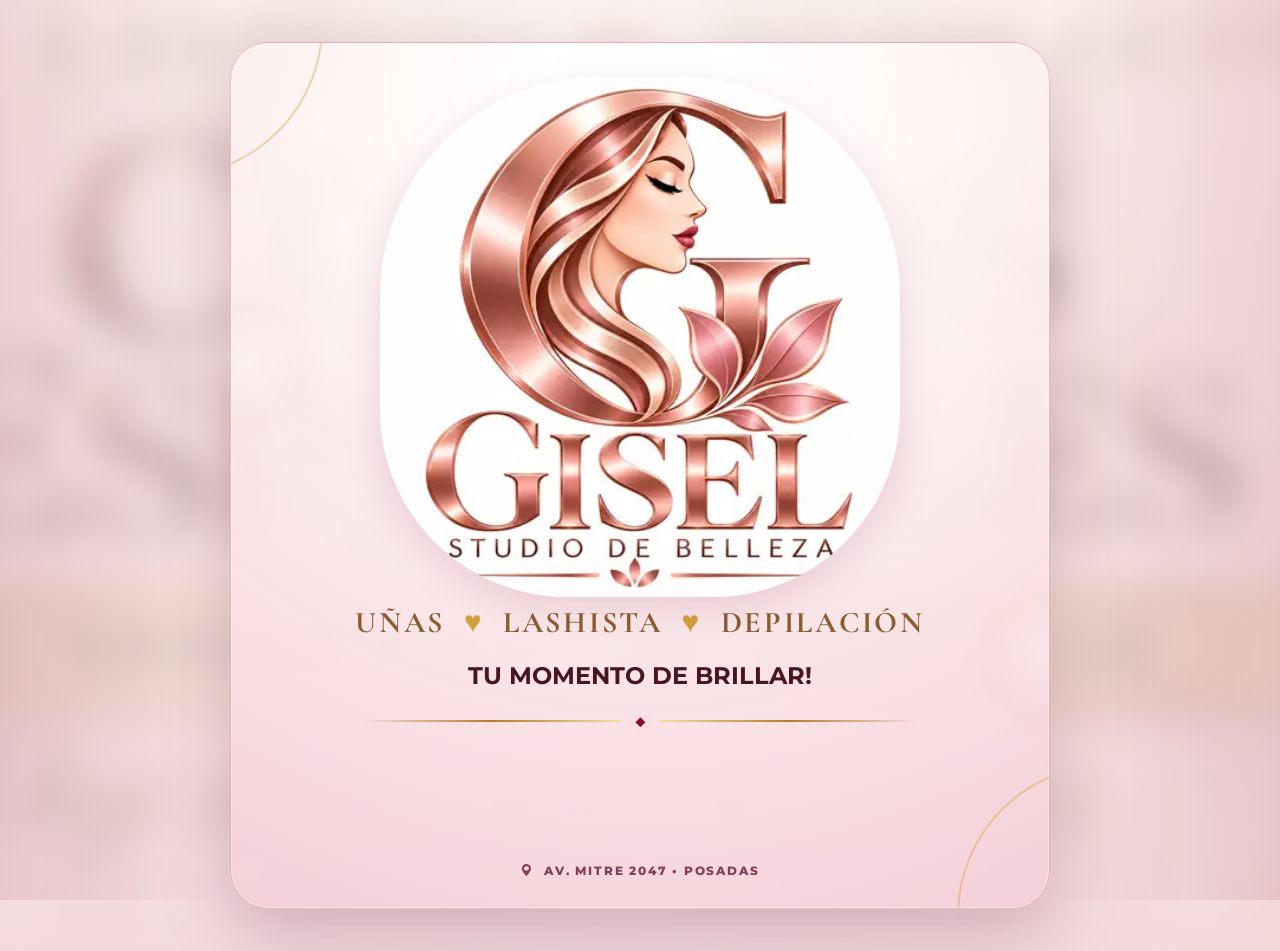
==== index.html @ 9485bbe4 "Implementar home final aprobado estilo flyer" ====
<!doctype html>
<html lang="es">
<head>
  <meta charset="utf-8" />
  <meta name="viewport" content="width=device-width, initial-scale=1" />
  <meta name="theme-color" content="#850D32" />
  <meta name="description" content="Gisel Studio de Belleza — uñas, lashista, depilación, catálogo y combos especiales." />
  <title>Gisel Studio de Belleza</title>
  <link rel="preconnect" href="https://fonts.googleapis.com">
  <link rel="preconnect" href="https://fonts.gstatic.com" crossorigin>
  <link href="https://fonts.googleapis.com/css2?family=Allura&family=Cormorant+Garamond:wght@600;700&family=Montserrat:wght@500;600;700;800&display=swap" rel="stylesheet">
  <link rel="stylesheet" href="https://cdn.jsdelivr.net/npm/bootstrap-icons@1.11.3/font/bootstrap-icons.min.css">
  <link id="site-favicon" rel="icon" href="assets/favicon-final.png" />
  <link rel="stylesheet" href="styles.css?v=20261029-home-final-v1" />
</head>
<body data-page="home" data-base=".">
  <!-- build: home-final-v1-20261029 -->
  <main class="home-shell">
    <div class="ornament ornament--left" aria-hidden="true"></div>
    <div class="ornament ornament--right" aria-hidden="true"></div>

    <section class="home-hero" aria-label="Gisel Studio de Belleza">
      <div class="logo-stage">
        <img id="home-logo" src="assets/logo-principal-final.webp" alt="Gisel Studio de Belleza" />
      </div>

      <p class="service-line">UÑAS <span>♥</span> LASHISTA <span>♥</span> DEPILACIÓN</p>
      <h1 class="hero-title">TU MOMENTO DE BRILLAR!</h1>
      <div class="brand-divider" aria-hidden="true"><span></span><b>◆</b><span></span></div>

      <nav id="socials" class="socials" aria-label="Redes sociales"></nav>
    </section>

    <section id="home-actions" class="actions" aria-label="Enlaces principales"></section>

    <footer class="home-footer">
      <span class="footer-line"></span>
      <i class="bi bi-geo-alt-fill" aria-hidden="true"></i>
      <strong>Av. Mitre 2047 • Posadas</strong>
      <span class="footer-line"></span>
    </footer>
  </main>

  <script src="assets/site.js?v=20261029-home-final-v1"></script>
</body>
</html>
---- styles.css ----
:root{
  --rose:#c77b69;
  --blush:#f4c4cf;
  --pearl:#fff8f6;
  --burgundy:#850d32;
  --fuchsia:#c51c56;
  --gold:#d3a03c;
  --copper:#e5a476;
  --wine:#481523;
  --shadow:0 26px 70px rgba(91,0,42,.22);
}
*{box-sizing:border-box}
html{scroll-behavior:smooth}
body{
  margin:0;
  min-height:100vh;
  color:var(--wine);
  font-family:"Montserrat",Arial,sans-serif;
  display:grid;
  place-items:start center;
  padding:42px 24px;
  overflow-x:hidden;
  position:relative;
  background:#efd4db;
}
body::before{
  content:"";
  position:fixed;
  inset:-32px;
  z-index:-2;
  background:
    linear-gradient(rgba(255,246,244,.68),rgba(246,217,225,.77)),
    url("assets/portada-combos.jpg") center/cover no-repeat;
  filter:blur(18px) saturate(.88);
  transform:scale(1.08);
}
body::after{
  content:"";
  position:fixed;
  inset:0;
  z-index:-1;
  background:
    radial-gradient(circle at 50% 16%,rgba(255,255,255,.44),transparent 36%),
    linear-gradient(90deg,rgba(133,13,50,.10),transparent 18%,transparent 82%,rgba(133,13,50,.10));
}
.home-shell{
  width:min(820px,calc(100vw - 48px));
  min-height:calc(100vh - 84px);
  padding:34px 52px 28px;
  border-radius:38px;
  border:1px solid rgba(199,123,105,.42);
  background:
    radial-gradient(circle at 50% 6%,rgba(255,255,255,.96) 0 9%,rgba(255,248,246,.92) 31%,rgba(249,224,229,.90) 72%,rgba(244,205,215,.92) 100%);
  box-shadow:var(--shadow),inset 0 0 0 1px rgba(255,255,255,.45);
  position:relative;
  isolation:isolate;
  overflow:hidden;
}
.home-shell::before,
.home-shell::after{
  content:"";
  position:absolute;
  width:300px;
  height:300px;
  border:2px solid rgba(211,160,60,.42);
  border-radius:50%;
  z-index:-1;
}
.home-shell::before{left:-212px;top:-170px}
.home-shell::after{right:-212px;bottom:-160px}
.ornament{
  position:absolute;
  width:185px;
  height:185px;
  border-radius:50%;
  opacity:.26;
  pointer-events:none;
  z-index:-1;
  background:radial-gradient(circle,rgba(255,255,255,.95),rgba(229,164,118,.14) 44%,transparent 66%);
}
.ornament--left{left:-80px;top:230px}
.ornament--right{right:-90px;top:520px}
.home-hero{text-align:center}
.logo-stage{
  width:min(520px,80%);
  margin:0 auto -2px;
  border-radius:42% 42% 36% 36%;
  overflow:hidden;
  filter:drop-shadow(0 11px 18px rgba(111,0,43,.13));
  position:relative;
}
.logo-stage::after{
  content:"";
  position:absolute;
  inset:0;
  box-shadow:inset 0 0 26px 18px rgba(255,247,245,.24);
  pointer-events:none;
}
.logo-stage img{
  width:100%;
  display:block;
  object-fit:contain;
}
.service-line{
  margin:9px 0 8px;
  font-family:"Cormorant Garamond",Georgia,serif;
  font-size:clamp(22px,3vw,30px);
  font-weight:700;
  letter-spacing:.09em;
  color:#8b5c31;
}
.service-line span{
  color:var(--gold);
  margin:0 .30em;
}
.brand-divider{
  width:min(560px,82%);
  margin:14px auto 17px;
  display:grid;
  grid-template-columns:1fr auto 1fr;
  align-items:center;
  gap:14px;
}
.brand-divider span{
  height:2px;
  background:linear-gradient(90deg,transparent,#b57b27,#f4dda1);
}
.brand-divider span:last-child{
  background:linear-gradient(90deg,#f4dda1,#b57b27,transparent);
}
.brand-divider b{
  color:var(--burgundy);
  font-size:18px;
  text-shadow:0 0 10px rgba(211,160,60,.28);
}
.socials{
  display:flex;
  justify-content:center;
  align-items:center;
  gap:22px;
  margin:8px 0 30px;
  min-height:58px;
}
.social{
  width:58px;
  height:58px;
  display:grid;
  place-items:center;
  border-radius:50%;
  color:#98651c;
  text-decoration:none;
  font-size:28px;
  font-weight:800;
  border:2px solid transparent;
  background-image:
    linear-gradient(#fff9f6,#f7dfe5),
    linear-gradient(145deg,#fbe9b2,#c58b27,#f4db8c);
  background-origin:border-box;
  background-clip:padding-box,border-box;
  box-shadow:0 8px 16px rgba(113,0,49,.12),inset 0 1px 0 rgba(255,255,255,.9);
  transition:transform .2s ease,box-shadow .2s ease;
}
.social:hover{transform:translateY(-3px) scale(1.04);box-shadow:0 12px 20px rgba(113,0,49,.18)}
.social:focus-visible{outline:3px solid #fff;outline-offset:3px}
.actions{display:grid;gap:18px}
.action-card{
  min-height:126px;
  display:grid;
  grid-template-columns:104px 1fr 34px;
  align-items:center;
  gap:20px;
  padding:11px 26px 11px 18px;
  text-decoration:none;
  color:#fff;
  border-radius:999px;
  position:relative;
  overflow:hidden;
  border:3px solid transparent;
  background-image:
    linear-gradient(180deg,#d87d98 0%,#ba526f 47%,#87233f 100%),
    linear-gradient(120deg,#fff2bd 0%,#bd7413 30%,#fff0a1 52%,#8c4c00 72%,#ffd86b 100%);
  background-origin:border-box;
  background-clip:padding-box,border-box;
  box-shadow:0 12px 22px rgba(120,0,47,.20),inset 0 1px 0 rgba(255,255,255,.52),inset 0 -8px 18px rgba(76,0,28,.14);
  transition:transform .18s ease,filter .18s ease,box-shadow .18s ease;
}
.action-card::before{
  content:"";
  position:absolute;
  left:13%;
  right:13%;
  top:0;
  height:2px;
  background:linear-gradient(90deg,transparent,rgba(255,255,255,.95),transparent);
}
.action-card:hover{
  transform:translateY(-3px);
  filter:saturate(1.06) brightness(1.025);
  box-shadow:0 17px 28px rgba(120,0,47,.27),inset 0 1px 0 rgba(255,255,255,.58),inset 0 -8px 18px rgba(76,0,28,.16);
}
.action-card:focus-visible{outline:3px solid #fff;outline-offset:4px}
.action-card--accent{
  background-image:
    linear-gradient(180deg,#b95d7d 0%,#963653 47%,#68162e 100%),
    linear-gradient(120deg,#fff2bd 0%,#bd7413 30%,#fff0a1 52%,#8c4c00 72%,#ffd86b 100%);
}
.action-icon{
  width:90px;
  height:90px;
  border-radius:50%;
  display:grid;
  place-items:center;
  font-size:38px;
  color:#fff;
  border:2px solid #f8d27d;
  background:linear-gradient(145deg,#9c294e,#dc7b98);
  box-shadow:inset 0 0 0 4px rgba(255,255,255,.07),0 4px 9px rgba(50,0,18,.14);
}
.action-card--accent .action-icon{
  color:#6f1937;
  background:linear-gradient(145deg,#f2cf84,#fff0c8);
}
.action-copy{
  min-width:0;
  text-align:center;
  display:flex;
  flex-direction:column;
  line-height:1;
}
.action-copy small{
  font-family:"Allura",cursive;
  font-style:normal;
  font-size:clamp(36px,3.8vw,50px);
  line-height:.9;
  white-space:nowrap;
  color:#fff;
  text-shadow:0 2px 2px rgba(74,0,25,.20);
}
.action-copy strong{
  font-family:"Cormorant Garamond",Georgia,serif;
  font-size:clamp(30px,3.1vw,40px);
  line-height:.96;
  letter-spacing:.025em;
  color:#fff;
  text-shadow:0 2px 2px rgba(74,0,25,.22);
}
.action-arrow{
  font-size:34px;
  line-height:.75;
  color:#fff5df;
  text-shadow:0 2px 3px rgba(72,0,26,.25);
}
.home-footer{
  padding:26px 0 2px;
  display:flex;
  justify-content:center;
  align-items:center;
  gap:10px;
  color:rgba(82,5,39,.72);
  font-size:12px;
  font-weight:700;
  text-transform:uppercase;
  letter-spacing:.15em;
}
.home-footer strong{
  font:inherit;
  font-weight:800;
}
.footer-dot{color:var(--gold)}
@media(max-width:760px){
  body{padding:0;background:#f4d9df}
  body::before{opacity:.35;filter:blur(12px) saturate(.95)}
  body::after{background:linear-gradient(rgba(255,255,255,.08),rgba(255,255,255,.08))}
  .home-shell{
    width:100%;
    min-height:100vh;
    border-radius:0;
    border:0;
    padding:24px 16px 22px;
    box-shadow:none;
  }
  .logo-stage{width:min(490px,93%);margin-bottom:2px}
  .service-line{font-size:clamp(17px,4.6vw,24px);letter-spacing:.06em}
  .brand-divider{margin-top:12px}
  .socials{gap:13px;margin-bottom:24px}
  .social{width:52px;height:52px;font-size:25px}
  .actions{gap:14px}
  .action-card{
    min-height:102px;
    grid-template-columns:78px 1fr 24px;
    gap:10px;
    padding:9px 16px 9px 10px;
    border-width:2px;
  }
  .action-icon{width:72px;height:72px;font-size:31px}
  .action-copy small{font-size:clamp(30px,9vw,42px)}
  .action-copy strong{font-size:clamp(22px,6.3vw,31px)}
  .action-arrow{font-size:28px}
  .home-footer{font-size:10px;padding-top:20px}
}
@media(max-width:390px){
  .home-shell{padding-left:12px;padding-right:12px}
  .action-card{grid-template-columns:68px 1fr 20px}
  .action-icon{width:64px;height:64px}
  .action-copy small{font-size:29px}
  .action-copy strong{font-size:21px}
  .socials{gap:10px}
}
@media(prefers-reduced-motion:reduce){
  *{scroll-behavior:auto!important;transition:none!important}
}
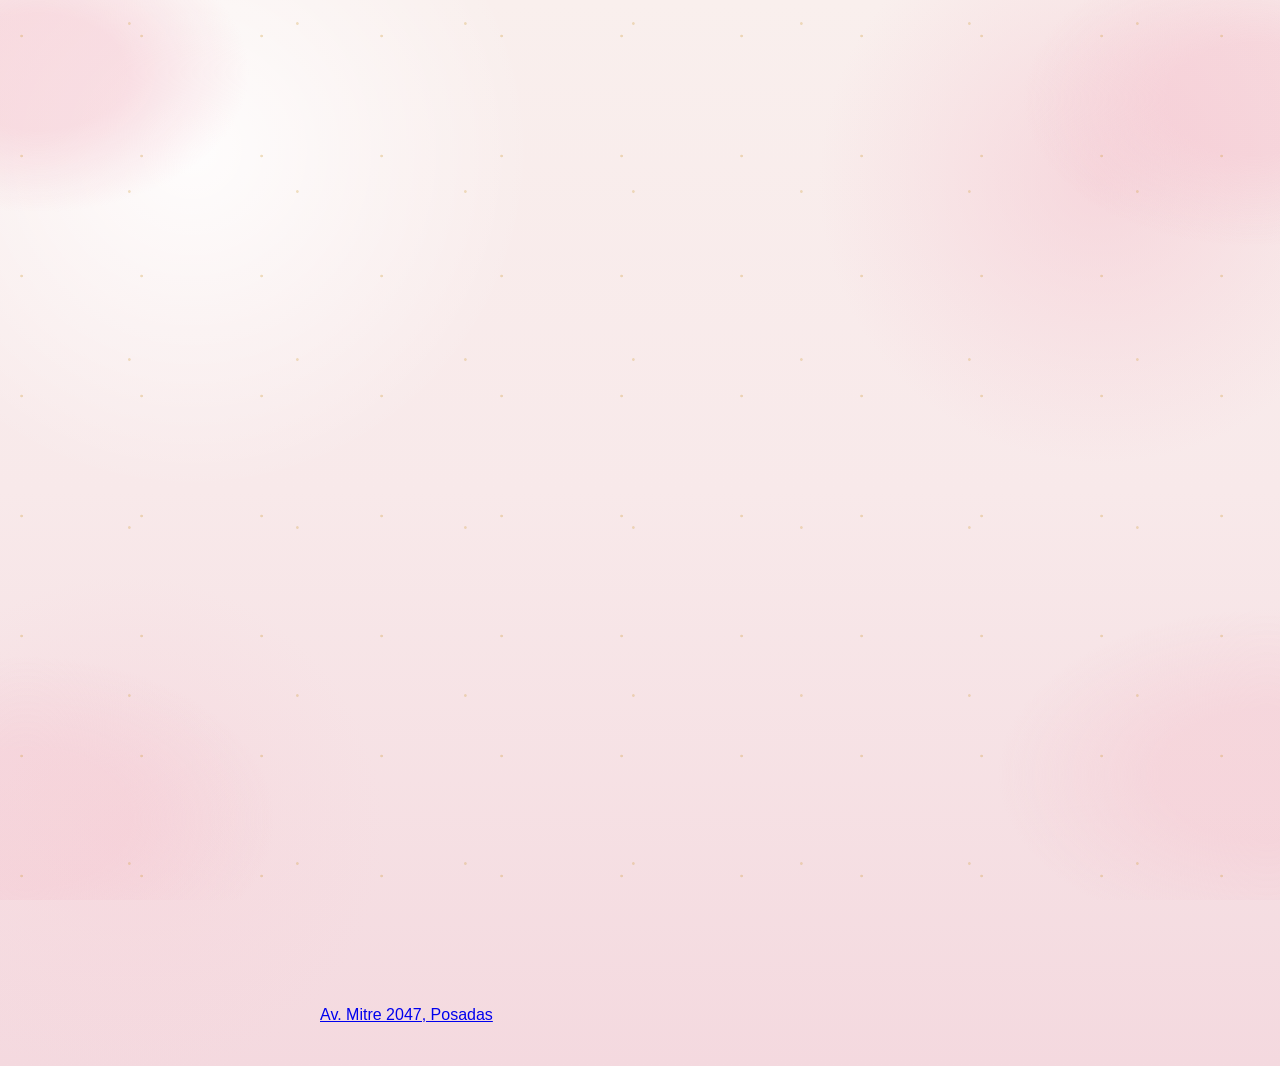
==== commit 5ace4920: "Usar arte aprobado exacto en el home" ====
--- a/index.html
+++ b/index.html
@@ -3,44 +3,28 @@
 <head>
   <meta charset="utf-8" />
   <meta name="viewport" content="width=device-width, initial-scale=1" />
-  <meta name="theme-color" content="#850D32" />
+  <meta name="theme-color" content="#f8eceb" />
   <meta name="description" content="Gisel Studio de Belleza — uñas, lashista, depilación, catálogo y combos especiales." />
   <title>Gisel Studio de Belleza</title>
-  <link rel="preconnect" href="https://fonts.googleapis.com">
-  <link rel="preconnect" href="https://fonts.gstatic.com" crossorigin>
-  <link href="https://fonts.googleapis.com/css2?family=Allura&family=Cormorant+Garamond:wght@600;700&family=Montserrat:wght@500;600;700;800&display=swap" rel="stylesheet">
-  <link rel="stylesheet" href="https://cdn.jsdelivr.net/npm/bootstrap-icons@1.11.3/font/bootstrap-icons.min.css">
   <link id="site-favicon" rel="icon" href="assets/favicon-final.png" />
-  <link rel="stylesheet" href="styles.css?v=20261029-home-final-v1" />
+  <link rel="stylesheet" href="styles.css?v=20261029-art-v1" />
 </head>
 <body data-page="home" data-base=".">
-  <!-- build: home-final-v1-20261029 -->
-  <main class="home-shell">
-    <div class="ornament ornament--left" aria-hidden="true"></div>
-    <div class="ornament ornament--right" aria-hidden="true"></div>
+  <!-- build: home-artwork-v1-20261029 -->
+  <main class="poster-shell" aria-label="Gisel Studio de Belleza">
+    <img
+      class="poster-art"
+      src="assets/home-final-aprobado.webp?v=20261029-art-v1"
+      alt="Gisel Studio de Belleza. Uñas, lashista y depilación. Tu momento de brillar. Combos especiales, catálogo de servicios, WhatsApp y ubicación en Av. Mitre 2047, Posadas."
+    />
 
-    <section class="home-hero" aria-label="Gisel Studio de Belleza">
-      <div class="logo-stage">
-        <img id="home-logo" src="assets/logo-principal-final.webp" alt="Gisel Studio de Belleza" />
-      </div>
-
-      <p class="service-line">UÑAS <span>♥</span> LASHISTA <span>♥</span> DEPILACIÓN</p>
-      <h1 class="hero-title">TU MOMENTO DE BRILLAR!</h1>
-      <div class="brand-divider" aria-hidden="true"><span></span><b>◆</b><span></span></div>
-
-      <nav id="socials" class="socials" aria-label="Redes sociales"></nav>
-    </section>
-
-    <section id="home-actions" class="actions" aria-label="Enlaces principales"></section>
-
-    <footer class="home-footer">
-      <span class="footer-line"></span>
-      <i class="bi bi-geo-alt-fill" aria-hidden="true"></i>
-      <strong>Av. Mitre 2047 • Posadas</strong>
-      <span class="footer-line"></span>
-    </footer>
+    <nav id="socials" class="poster-socials" aria-label="Redes sociales y ubicación"></nav>
+    <section id="home-actions" class="poster-actions" aria-label="Enlaces principales"></section>
+    <a id="bottom-map-hotspot" class="poster-hotspot poster-map-bottom" href="#" target="_blank" rel="noopener" aria-label="Ver ubicación en el mapa">
+      <span class="sr-only">Av. Mitre 2047, Posadas</span>
+    </a>
   </main>
 
-  <script src="assets/site.js?v=20261029-home-final-v1"></script>
+  <script src="assets/site.js?v=20261029-art-v1"></script>
 </body>
 </html>
--- a/styles.css
+++ b/styles.css
@@ -1,13 +1,15 @@
 :root{
   --rose:#c77b69;
   --blush:#f4c4cf;
-  --pearl:#fff8f6;
+  --pearl:#fff9f6;
+  --cream:#fffaf7;
   --burgundy:#850d32;
   --fuchsia:#c51c56;
   --gold:#d3a03c;
+  --gold-soft:#efd995;
   --copper:#e5a476;
   --wine:#481523;
-  --shadow:0 26px 70px rgba(91,0,42,.22);
+  --shadow:0 26px 70px rgba(91,0,42,.16);
 }
 *{box-sizing:border-box}
 html{scroll-behavior:smooth}
@@ -21,123 +23,175 @@
   padding:42px 24px;
   overflow-x:hidden;
   position:relative;
-  background:#efd4db;
+  background:
+    radial-gradient(circle at 15% 14%,rgba(255,255,255,.88),transparent 24%),
+    radial-gradient(circle at 86% 17%,rgba(245,201,211,.60),transparent 20%),
+    radial-gradient(circle at 10% 78%,rgba(247,213,220,.52),transparent 18%),
+    linear-gradient(180deg,#f9efed 0%,#f8e9ea 46%,#f4d9df 100%);
 }
 body::before{
   content:"";
   position:fixed;
-  inset:-32px;
+  inset:0;
   z-index:-2;
-  background:
-    linear-gradient(rgba(255,246,244,.68),rgba(246,217,225,.77)),
-    url("assets/portada-combos.jpg") center/cover no-repeat;
-  filter:blur(18px) saturate(.88);
-  transform:scale(1.08);
+  pointer-events:none;
+  background:
+    radial-gradient(ellipse at 3% 8%,rgba(244,188,201,.44) 0 5%,transparent 12%),
+    radial-gradient(ellipse at 98% 11%,rgba(245,195,207,.48) 0 5%,transparent 13%),
+    radial-gradient(ellipse at 2% 91%,rgba(245,201,211,.42) 0 6%,transparent 14%),
+    radial-gradient(ellipse at 99% 86%,rgba(245,199,209,.44) 0 6%,transparent 15%);
 }
 body::after{
   content:"";
   position:fixed;
   inset:0;
   z-index:-1;
-  background:
-    radial-gradient(circle at 50% 16%,rgba(255,255,255,.44),transparent 36%),
-    linear-gradient(90deg,rgba(133,13,50,.10),transparent 18%,transparent 82%,rgba(133,13,50,.10));
+  pointer-events:none;
+  opacity:.56;
+  background-image:
+    radial-gradient(circle at 18% 30%,rgba(208,157,55,.55) 0 1px,transparent 1.7px),
+    radial-gradient(circle at 77% 14%,rgba(211,160,60,.50) 0 1px,transparent 1.7px);
+  background-size:120px 120px,168px 168px;
 }
 .home-shell{
   width:min(820px,calc(100vw - 48px));
   min-height:calc(100vh - 84px);
   padding:34px 52px 28px;
   border-radius:38px;
-  border:1px solid rgba(199,123,105,.42);
-  background:
-    radial-gradient(circle at 50% 6%,rgba(255,255,255,.96) 0 9%,rgba(255,248,246,.92) 31%,rgba(249,224,229,.90) 72%,rgba(244,205,215,.92) 100%);
-  box-shadow:var(--shadow),inset 0 0 0 1px rgba(255,255,255,.45);
+  border:1px solid rgba(199,123,105,.32);
+  background:
+    radial-gradient(circle at 50% 8%,rgba(255,255,255,.96),rgba(255,250,247,.91) 30%,rgba(251,237,239,.88) 70%,rgba(248,225,230,.90) 100%);
+  box-shadow:var(--shadow),inset 0 0 0 1px rgba(255,255,255,.60);
   position:relative;
   isolation:isolate;
   overflow:hidden;
 }
-.home-shell::before,
+.home-shell::before{
+  content:"";
+  position:absolute;
+  inset:14px;
+  z-index:-1;
+  border-radius:30px;
+  border:1px solid rgba(211,160,60,.20);
+  pointer-events:none;
+}
 .home-shell::after{
   content:"";
   position:absolute;
-  width:300px;
-  height:300px;
-  border:2px solid rgba(211,160,60,.42);
-  border-radius:50%;
+  inset:0;
+  z-index:-2;
+  pointer-events:none;
+  background:
+    radial-gradient(circle at 2% 13%,rgba(244,196,207,.37),transparent 11%),
+    radial-gradient(circle at 98% 18%,rgba(244,196,207,.35),transparent 12%),
+    radial-gradient(circle at 4% 72%,rgba(247,213,220,.40),transparent 12%),
+    radial-gradient(circle at 96% 84%,rgba(247,213,220,.43),transparent 14%);
+}
+.ornament{
+  position:absolute;
+  width:145px;
+  height:420px;
   z-index:-1;
-}
-.home-shell::before{left:-212px;top:-170px}
-.home-shell::after{right:-212px;bottom:-160px}
-.ornament{
-  position:absolute;
-  width:185px;
-  height:185px;
-  border-radius:50%;
-  opacity:.26;
-  pointer-events:none;
-  z-index:-1;
-  background:radial-gradient(circle,rgba(255,255,255,.95),rgba(229,164,118,.14) 44%,transparent 66%);
-}
-.ornament--left{left:-80px;top:230px}
-.ornament--right{right:-90px;top:520px}
-.home-hero{text-align:center}
+  opacity:.46;
+  pointer-events:none;
+}
+.ornament::before{
+  content:"";
+  position:absolute;
+  inset:0;
+  background-repeat:no-repeat;
+  background-position:center;
+  background-size:contain;
+}
+.ornament--left{left:-24px;top:125px}
+.ornament--right{right:-24px;top:300px;transform:scaleX(-1)}
+.ornament::before{
+  background-image:url("data:image/svg+xml;utf8,<svg xmlns='http://www.w3.org/2000/svg' viewBox='0 0 140 420'><g fill='none' stroke='%23b9892f' stroke-width='1.5' stroke-linecap='round' opacity='.78'><path d='M36 8 C18 110 26 276 38 410'/><path d='M36 68 C55 48 73 40 94 38'/><path d='M31 126 C52 106 70 98 91 96'/><path d='M34 188 C55 166 76 158 101 156'/><path d='M32 258 C50 238 69 230 89 226'/><path d='M35 326 C57 305 75 297 97 294'/><path d='M94 38 C88 54 80 68 70 80'/><path d='M91 96 C85 112 77 126 67 138'/><path d='M101 156 C93 176 84 188 73 202'/><path d='M89 226 C82 244 73 258 63 271'/><path d='M97 294 C90 312 82 326 72 340'/><circle cx='93' cy='155' r='12'/><path d='M93 143v24M81 155h24M85 147l16 16M101 147l-16 16'/></g></svg>");
+}
+.home-hero{
+  text-align:center;
+  position:relative;
+  z-index:1;
+}
 .logo-stage{
-  width:min(520px,80%);
-  margin:0 auto -2px;
-  border-radius:42% 42% 36% 36%;
+  width:min(520px,82%);
+  margin:0 auto 8px;
+  padding:13px;
+  border-radius:34px;
+  border:2px solid transparent;
+  background:
+    linear-gradient(145deg,rgba(255,250,247,.98),rgba(247,225,220,.95)) padding-box,
+    linear-gradient(120deg,#fff0b2,#b36c16,#ffe9a0,#9c5711,#f1cf73) border-box;
+  box-shadow:
+    0 18px 35px rgba(104,48,55,.14),
+    inset 0 1px 0 rgba(255,255,255,.94);
+  position:relative;
   overflow:hidden;
-  filter:drop-shadow(0 11px 18px rgba(111,0,43,.13));
-  position:relative;
-}
-.logo-stage::after{
-  content:"";
-  position:absolute;
-  inset:0;
-  box-shadow:inset 0 0 26px 18px rgba(255,247,245,.24);
-  pointer-events:none;
+}
+.logo-stage::before{
+  content:"";
+  position:absolute;
+  inset:0;
+  pointer-events:none;
+  opacity:.35;
+  background:
+    radial-gradient(circle at 22% 18%,rgba(255,255,255,.82),transparent 22%),
+    linear-gradient(140deg,transparent 0 42%,rgba(206,145,118,.22) 43%,transparent 45% 100%);
 }
 .logo-stage img{
   width:100%;
   display:block;
   object-fit:contain;
+  border-radius:24px;
+  position:relative;
+  z-index:1;
 }
 .service-line{
-  margin:9px 0 8px;
+  margin:14px 0 8px;
   font-family:"Cormorant Garamond",Georgia,serif;
   font-size:clamp(22px,3vw,30px);
   font-weight:700;
   letter-spacing:.09em;
-  color:#8b5c31;
+  color:#a2782f;
 }
 .service-line span{
-  color:var(--gold);
-  margin:0 .30em;
+  color:#b77a32;
+  margin:0 .28em;
+}
+.hero-title{
+  margin:3px auto 12px;
+  max-width:660px;
+  font-family:"Cormorant Garamond",Georgia,serif;
+  font-size:clamp(43px,5.8vw,66px);
+  line-height:.94;
+  letter-spacing:.015em;
+  color:var(--burgundy);
+  text-transform:uppercase;
 }
 .brand-divider{
-  width:min(560px,82%);
-  margin:14px auto 17px;
+  width:min(490px,75%);
+  margin:12px auto 17px;
   display:grid;
   grid-template-columns:1fr auto 1fr;
   align-items:center;
-  gap:14px;
+  gap:12px;
 }
 .brand-divider span{
-  height:2px;
-  background:linear-gradient(90deg,transparent,#b57b27,#f4dda1);
+  height:1.5px;
+  background:linear-gradient(90deg,transparent,#b57b27,#f0d487);
 }
 .brand-divider span:last-child{
-  background:linear-gradient(90deg,#f4dda1,#b57b27,transparent);
+  background:linear-gradient(90deg,#f0d487,#b57b27,transparent);
 }
 .brand-divider b{
-  color:var(--burgundy);
-  font-size:18px;
-  text-shadow:0 0 10px rgba(211,160,60,.28);
+  color:#b27a2d;
+  font-size:14px;
 }
 .socials{
   display:flex;
   justify-content:center;
   align-items:center;
-  gap:22px;
+  gap:20px;
   margin:8px 0 30px;
   min-height:58px;
 }
@@ -147,165 +201,193 @@
   display:grid;
   place-items:center;
   border-radius:50%;
-  color:#98651c;
   text-decoration:none;
-  font-size:28px;
-  font-weight:800;
-  border:2px solid transparent;
-  background-image:
-    linear-gradient(#fff9f6,#f7dfe5),
-    linear-gradient(145deg,#fbe9b2,#c58b27,#f4db8c);
-  background-origin:border-box;
-  background-clip:padding-box,border-box;
-  box-shadow:0 8px 16px rgba(113,0,49,.12),inset 0 1px 0 rgba(255,255,255,.9);
+  font-size:27px;
+  color:#fff;
+  border:2px solid #e7bd67;
+  background:linear-gradient(180deg,#ca7d69,#a34359);
+  box-shadow:0 9px 18px rgba(95,40,53,.14),inset 0 1px 0 rgba(255,255,255,.45);
   transition:transform .2s ease,box-shadow .2s ease;
 }
-.social:hover{transform:translateY(-3px) scale(1.04);box-shadow:0 12px 20px rgba(113,0,49,.18)}
+.social:hover{
+  transform:translateY(-3px) scale(1.03);
+  box-shadow:0 13px 22px rgba(95,40,53,.20);
+}
 .social:focus-visible{outline:3px solid #fff;outline-offset:3px}
-.actions{display:grid;gap:18px}
+.actions{
+  display:grid;
+  gap:18px;
+  position:relative;
+  z-index:1;
+}
 .action-card{
-  min-height:126px;
-  display:grid;
-  grid-template-columns:104px 1fr 34px;
+  min-height:118px;
+  display:grid;
+  grid-template-columns:94px 1fr 34px;
   align-items:center;
-  gap:20px;
-  padding:11px 26px 11px 18px;
+  gap:16px;
+  padding:12px 24px 12px 15px;
   text-decoration:none;
-  color:#fff;
   border-radius:999px;
+  border:3px solid transparent;
+  color:var(--burgundy);
+  background:
+    linear-gradient(180deg,#fff9f6 0%,#f7e8e6 100%) padding-box,
+    linear-gradient(120deg,#fff1bd 0%,#bd7413 28%,#fff0a1 52%,#92500a 73%,#f4cf6e 100%) border-box;
+  box-shadow:0 13px 25px rgba(116,45,59,.14),inset 0 1px 0 rgba(255,255,255,.82);
   position:relative;
   overflow:hidden;
-  border:3px solid transparent;
-  background-image:
-    linear-gradient(180deg,#d87d98 0%,#ba526f 47%,#87233f 100%),
-    linear-gradient(120deg,#fff2bd 0%,#bd7413 30%,#fff0a1 52%,#8c4c00 72%,#ffd86b 100%);
-  background-origin:border-box;
-  background-clip:padding-box,border-box;
-  box-shadow:0 12px 22px rgba(120,0,47,.20),inset 0 1px 0 rgba(255,255,255,.52),inset 0 -8px 18px rgba(76,0,28,.14);
-  transition:transform .18s ease,filter .18s ease,box-shadow .18s ease;
+  transition:transform .18s ease,box-shadow .18s ease;
 }
 .action-card::before{
   content:"";
   position:absolute;
-  left:13%;
-  right:13%;
-  top:0;
+  left:14%;
+  right:14%;
+  top:1px;
   height:2px;
   background:linear-gradient(90deg,transparent,rgba(255,255,255,.95),transparent);
 }
 .action-card:hover{
   transform:translateY(-3px);
-  filter:saturate(1.06) brightness(1.025);
-  box-shadow:0 17px 28px rgba(120,0,47,.27),inset 0 1px 0 rgba(255,255,255,.58),inset 0 -8px 18px rgba(76,0,28,.16);
+  box-shadow:0 18px 31px rgba(116,45,59,.20),inset 0 1px 0 rgba(255,255,255,.90);
 }
 .action-card:focus-visible{outline:3px solid #fff;outline-offset:4px}
 .action-card--accent{
-  background-image:
-    linear-gradient(180deg,#b95d7d 0%,#963653 47%,#68162e 100%),
-    linear-gradient(120deg,#fff2bd 0%,#bd7413 30%,#fff0a1 52%,#8c4c00 72%,#ffd86b 100%);
+  background:
+    linear-gradient(180deg,#fff9f6 0%,#f7e8e6 100%) padding-box,
+    linear-gradient(120deg,#fff1bd 0%,#bd7413 28%,#fff0a1 52%,#92500a 73%,#f4cf6e 100%) border-box;
 }
 .action-icon{
-  width:90px;
-  height:90px;
+  width:78px;
+  height:78px;
   border-radius:50%;
   display:grid;
   place-items:center;
-  font-size:38px;
+  font-size:32px;
   color:#fff;
-  border:2px solid #f8d27d;
-  background:linear-gradient(145deg,#9c294e,#dc7b98);
-  box-shadow:inset 0 0 0 4px rgba(255,255,255,.07),0 4px 9px rgba(50,0,18,.14);
+  background:linear-gradient(180deg,#c77a68,#a03d53);
+  border:2px solid #f0ce7e;
+  box-shadow:inset 0 1px 0 rgba(255,255,255,.40),0 5px 10px rgba(75,20,35,.12);
 }
 .action-card--accent .action-icon{
-  color:#6f1937;
-  background:linear-gradient(145deg,#f2cf84,#fff0c8);
+  color:#fff;
+  background:linear-gradient(180deg,#c77a68,#a03d53);
 }
 .action-copy{
   min-width:0;
   text-align:center;
   display:flex;
   flex-direction:column;
-  line-height:1;
+  gap:3px;
+}
+.action-copy strong{
+  order:1;
+  font-family:"Cormorant Garamond",Georgia,serif;
+  font-size:clamp(30px,3.2vw,42px);
+  line-height:.95;
+  letter-spacing:.025em;
+  color:var(--burgundy);
 }
 .action-copy small{
-  font-family:"Allura",cursive;
-  font-style:normal;
-  font-size:clamp(36px,3.8vw,50px);
-  line-height:.9;
-  white-space:nowrap;
-  color:#fff;
-  text-shadow:0 2px 2px rgba(74,0,25,.20);
-}
-.action-copy strong{
-  font-family:"Cormorant Garamond",Georgia,serif;
-  font-size:clamp(30px,3.1vw,40px);
-  line-height:.96;
-  letter-spacing:.025em;
-  color:#fff;
-  text-shadow:0 2px 2px rgba(74,0,25,.22);
-}
+  order:2;
+  font-family:"Montserrat",Arial,sans-serif;
+  font-size:clamp(12px,1.4vw,16px);
+  line-height:1.15;
+  letter-spacing:.13em;
+  text-transform:uppercase;
+  color:#9b6b42;
+  white-space:normal;
+}
+.action-card--accent .action-copy small,
+.action-card--accent .action-copy strong{color:inherit}
 .action-arrow{
   font-size:34px;
-  line-height:.75;
-  color:#fff5df;
-  text-shadow:0 2px 3px rgba(72,0,26,.25);
+  color:#a05246;
 }
 .home-footer{
-  padding:26px 0 2px;
-  display:flex;
-  justify-content:center;
+  padding:28px 0 3px;
+  display:grid;
+  grid-template-columns:1fr auto auto 1fr;
   align-items:center;
-  gap:10px;
-  color:rgba(82,5,39,.72);
-  font-size:12px;
+  gap:12px;
+  color:var(--burgundy);
+}
+.home-footer .footer-line{
+  height:1.5px;
+  background:linear-gradient(90deg,transparent,rgba(139,47,66,.65));
+}
+.home-footer .footer-line:last-child{
+  background:linear-gradient(90deg,rgba(139,47,66,.65),transparent);
+}
+.home-footer i{
+  font-size:25px;
+  color:#a42b49;
+}
+.home-footer strong{
+  font-family:"Cormorant Garamond",Georgia,serif;
+  font-size:clamp(22px,2.4vw,32px);
   font-weight:700;
-  text-transform:uppercase;
-  letter-spacing:.15em;
-}
-.home-footer strong{
-  font:inherit;
-  font-weight:800;
-}
-.footer-dot{color:var(--gold)}
+  white-space:nowrap;
+}
 @media(max-width:760px){
-  body{padding:0;background:#f4d9df}
-  body::before{opacity:.35;filter:blur(12px) saturate(.95)}
-  body::after{background:linear-gradient(rgba(255,255,255,.08),rgba(255,255,255,.08))}
+  body{
+    padding:0;
+    background:linear-gradient(180deg,#fbefed,#f6dfe4);
+  }
   .home-shell{
     width:100%;
     min-height:100vh;
     border-radius:0;
     border:0;
-    padding:24px 16px 22px;
+    padding:24px 14px 22px;
     box-shadow:none;
   }
-  .logo-stage{width:min(490px,93%);margin-bottom:2px}
-  .service-line{font-size:clamp(17px,4.6vw,24px);letter-spacing:.06em}
-  .brand-divider{margin-top:12px}
+  .home-shell::before{inset:8px;border-radius:22px}
+  .ornament{display:none}
+  .logo-stage{
+    width:min(475px,94%);
+    padding:8px;
+    border-radius:27px;
+  }
+  .logo-stage img{border-radius:19px}
+  .service-line{
+    font-size:clamp(16px,4.5vw,23px);
+    letter-spacing:.065em;
+    margin-top:12px;
+  }
+  .hero-title{
+    font-size:clamp(36px,9vw,52px);
+    margin-bottom:9px;
+  }
+  .brand-divider{width:72%;margin-top:9px}
   .socials{gap:13px;margin-bottom:24px}
-  .social{width:52px;height:52px;font-size:25px}
+  .social{width:52px;height:52px;font-size:24px}
   .actions{gap:14px}
   .action-card{
-    min-height:102px;
-    grid-template-columns:78px 1fr 24px;
+    min-height:100px;
+    grid-template-columns:72px 1fr 24px;
     gap:10px;
-    padding:9px 16px 9px 10px;
+    padding:10px 15px 10px 10px;
     border-width:2px;
   }
-  .action-icon{width:72px;height:72px;font-size:31px}
-  .action-copy small{font-size:clamp(30px,9vw,42px)}
-  .action-copy strong{font-size:clamp(22px,6.3vw,31px)}
-  .action-arrow{font-size:28px}
-  .home-footer{font-size:10px;padding-top:20px}
+  .action-icon{width:64px;height:64px;font-size:27px}
+  .action-copy strong{font-size:clamp(23px,6.5vw,31px)}
+  .action-copy small{font-size:clamp(10px,2.7vw,13px);letter-spacing:.08em}
+  .action-arrow{font-size:27px}
+  .home-footer{gap:8px;padding-top:22px}
+  .home-footer i{font-size:21px}
+  .home-footer strong{font-size:clamp(17px,4.7vw,24px)}
 }
 @media(max-width:390px){
-  .home-shell{padding-left:12px;padding-right:12px}
-  .action-card{grid-template-columns:68px 1fr 20px}
-  .action-icon{width:64px;height:64px}
-  .action-copy small{font-size:29px}
+  .home-shell{padding-left:11px;padding-right:11px}
+  .service-line span{margin:0 .16em}
+  .action-card{grid-template-columns:66px 1fr 18px}
+  .action-icon{width:58px;height:58px;font-size:24px}
   .action-copy strong{font-size:21px}
+  .action-copy small{font-size:10px}
   .socials{gap:10px}
 }
 @media(prefers-reduced-motion:reduce){
   *{scroll-behavior:auto!important;transition:none!important}
-}
+}
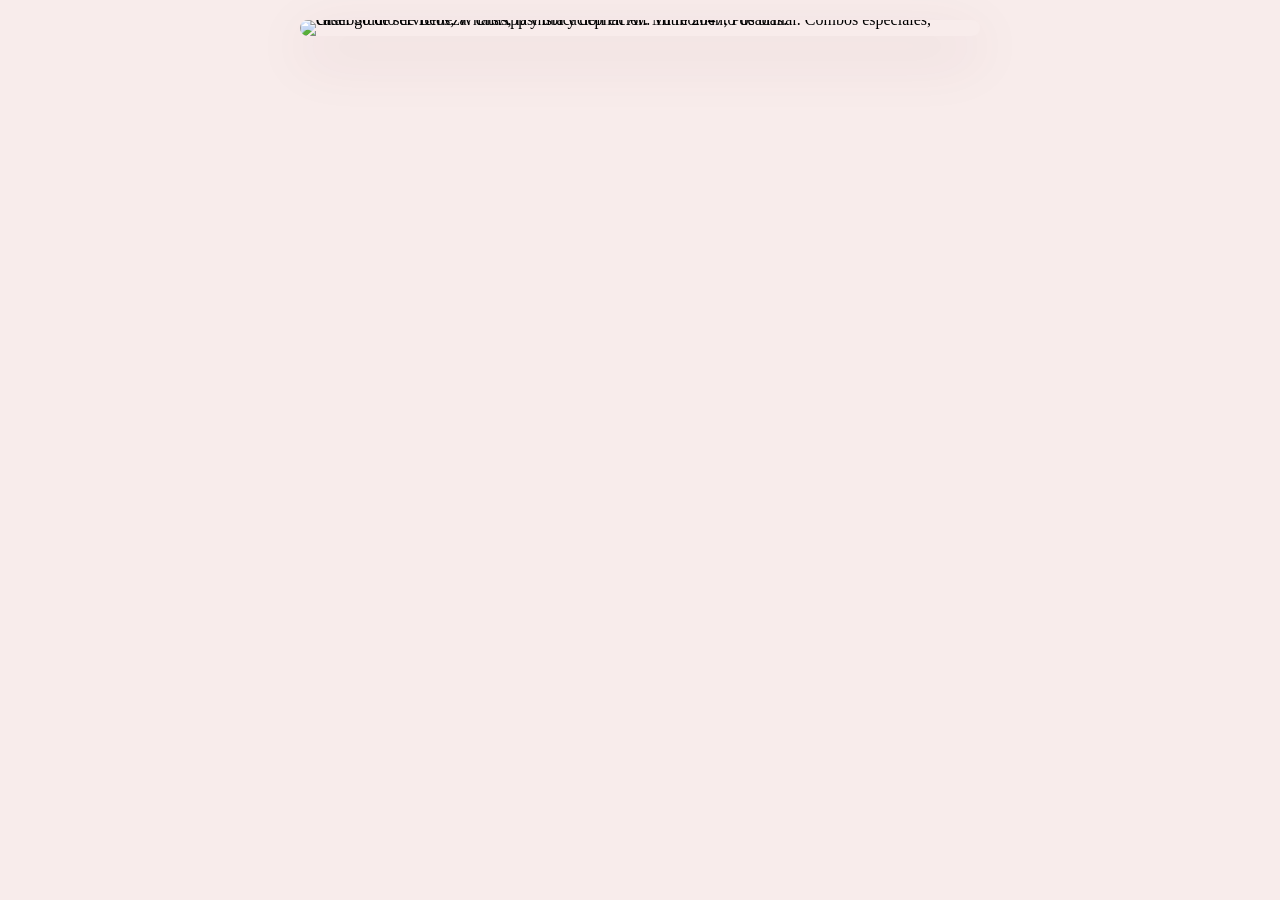
==== commit 25e60a5e: "Reconstruir el arte del home sin binario corrupto" ====
--- a/index.html
+++ b/index.html
@@ -7,14 +7,15 @@
   <meta name="description" content="Gisel Studio de Belleza — uñas, lashista, depilación, catálogo y combos especiales." />
   <title>Gisel Studio de Belleza</title>
   <link id="site-favicon" rel="icon" href="assets/favicon-final.png" />
-  <link rel="stylesheet" href="styles.css?v=20261029-art-v1" />
+  <link rel="stylesheet" href="styles.css?v=20261029-art-v2" />
 </head>
 <body data-page="home" data-base=".">
-  <!-- build: home-artwork-v1-20261029 -->
+  <!-- build: home-artwork-v2-20261029 -->
   <main class="poster-shell" aria-label="Gisel Studio de Belleza">
     <img
+      id="poster-art"
       class="poster-art"
-      src="assets/home-final-aprobado.webp?v=20261029-art-v1"
+      src="[data-uri]"
       alt="Gisel Studio de Belleza. Uñas, lashista y depilación. Tu momento de brillar. Combos especiales, catálogo de servicios, WhatsApp y ubicación en Av. Mitre 2047, Posadas."
     />
 
@@ -25,6 +26,6 @@
     </a>
   </main>
 
-  <script src="assets/site.js?v=20261029-art-v1"></script>
+  <script src="assets/site.js?v=20261029-art-v2"></script>
 </body>
 </html>
--- a/styles.css
+++ b/styles.css
@@ -1,393 +1,129 @@
-:root{
-  --rose:#c77b69;
-  --blush:#f4c4cf;
-  --pearl:#fff9f6;
-  --cream:#fffaf7;
-  --burgundy:#850d32;
-  --fuchsia:#c51c56;
-  --gold:#d3a03c;
-  --gold-soft:#efd995;
-  --copper:#e5a476;
-  --wine:#481523;
-  --shadow:0 26px 70px rgba(91,0,42,.16);
+*{box-sizing:border-box}
+html,body{margin:0;min-height:100%}
+html{background:#f8eceb}
+body{
+  min-height:100vh;
+  display:flex;
+  justify-content:center;
+  align-items:flex-start;
+  background:#f8eceb;
+  overflow-x:hidden;
 }
-*{box-sizing:border-box}
-html{scroll-behavior:smooth}
-body{
-  margin:0;
-  min-height:100vh;
-  color:var(--wine);
-  font-family:"Montserrat",Arial,sans-serif;
-  display:grid;
-  place-items:start center;
-  padding:42px 24px;
-  overflow-x:hidden;
+.poster-shell{
   position:relative;
-  background:
-    radial-gradient(circle at 15% 14%,rgba(255,255,255,.88),transparent 24%),
-    radial-gradient(circle at 86% 17%,rgba(245,201,211,.60),transparent 20%),
-    radial-gradient(circle at 10% 78%,rgba(247,213,220,.52),transparent 18%),
-    linear-gradient(180deg,#f9efed 0%,#f8e9ea 46%,#f4d9df 100%);
-}
-body::before{
-  content:"";
-  position:fixed;
-  inset:0;
-  z-index:-2;
-  pointer-events:none;
-  background:
-    radial-gradient(ellipse at 3% 8%,rgba(244,188,201,.44) 0 5%,transparent 12%),
-    radial-gradient(ellipse at 98% 11%,rgba(245,195,207,.48) 0 5%,transparent 13%),
-    radial-gradient(ellipse at 2% 91%,rgba(245,201,211,.42) 0 6%,transparent 14%),
-    radial-gradient(ellipse at 99% 86%,rgba(245,199,209,.44) 0 6%,transparent 15%);
-}
-body::after{
-  content:"";
-  position:fixed;
-  inset:0;
-  z-index:-1;
-  pointer-events:none;
-  opacity:.56;
-  background-image:
-    radial-gradient(circle at 18% 30%,rgba(208,157,55,.55) 0 1px,transparent 1.7px),
-    radial-gradient(circle at 77% 14%,rgba(211,160,60,.50) 0 1px,transparent 1.7px);
-  background-size:120px 120px,168px 168px;
-}
-.home-shell{
-  width:min(820px,calc(100vw - 48px));
-  min-height:calc(100vh - 84px);
-  padding:34px 52px 28px;
-  border-radius:38px;
-  border:1px solid rgba(199,123,105,.32);
-  background:
-    radial-gradient(circle at 50% 8%,rgba(255,255,255,.96),rgba(255,250,247,.91) 30%,rgba(251,237,239,.88) 70%,rgba(248,225,230,.90) 100%);
-  box-shadow:var(--shadow),inset 0 0 0 1px rgba(255,255,255,.60);
-  position:relative;
-  isolation:isolate;
+  width:min(100%,680px);
+  margin:0 auto;
+  line-height:0;
+  background:#f8eceb;
   overflow:hidden;
 }
-.home-shell::before{
-  content:"";
-  position:absolute;
-  inset:14px;
-  z-index:-1;
-  border-radius:30px;
-  border:1px solid rgba(211,160,60,.20);
-  pointer-events:none;
+.poster-art{
+  display:block;
+  width:100%;
+  height:auto;
+  user-select:none;
+  -webkit-user-select:none;
+  -webkit-user-drag:none;
 }
-.home-shell::after{
-  content:"";
-  position:absolute;
-  inset:0;
-  z-index:-2;
-  pointer-events:none;
-  background:
-    radial-gradient(circle at 2% 13%,rgba(244,196,207,.37),transparent 11%),
-    radial-gradient(circle at 98% 18%,rgba(244,196,207,.35),transparent 12%),
-    radial-gradient(circle at 4% 72%,rgba(247,213,220,.40),transparent 12%),
-    radial-gradient(circle at 96% 84%,rgba(247,213,220,.43),transparent 14%);
-}
-.ornament{
-  position:absolute;
-  width:145px;
-  height:420px;
-  z-index:-1;
-  opacity:.46;
-  pointer-events:none;
-}
-.ornament::before{
-  content:"";
-  position:absolute;
-  inset:0;
-  background-repeat:no-repeat;
-  background-position:center;
-  background-size:contain;
-}
-.ornament--left{left:-24px;top:125px}
-.ornament--right{right:-24px;top:300px;transform:scaleX(-1)}
-.ornament::before{
-  background-image:url("data:image/svg+xml;utf8,<svg xmlns='http://www.w3.org/2000/svg' viewBox='0 0 140 420'><g fill='none' stroke='%23b9892f' stroke-width='1.5' stroke-linecap='round' opacity='.78'><path d='M36 8 C18 110 26 276 38 410'/><path d='M36 68 C55 48 73 40 94 38'/><path d='M31 126 C52 106 70 98 91 96'/><path d='M34 188 C55 166 76 158 101 156'/><path d='M32 258 C50 238 69 230 89 226'/><path d='M35 326 C57 305 75 297 97 294'/><path d='M94 38 C88 54 80 68 70 80'/><path d='M91 96 C85 112 77 126 67 138'/><path d='M101 156 C93 176 84 188 73 202'/><path d='M89 226 C82 244 73 258 63 271'/><path d='M97 294 C90 312 82 326 72 340'/><circle cx='93' cy='155' r='12'/><path d='M93 143v24M81 155h24M85 147l16 16M101 147l-16 16'/></g></svg>");
-}
-.home-hero{
-  text-align:center;
-  position:relative;
-  z-index:1;
-}
-.logo-stage{
-  width:min(520px,82%);
-  margin:0 auto 8px;
-  padding:13px;
-  border-radius:34px;
-  border:2px solid transparent;
-  background:
-    linear-gradient(145deg,rgba(255,250,247,.98),rgba(247,225,220,.95)) padding-box,
-    linear-gradient(120deg,#fff0b2,#b36c16,#ffe9a0,#9c5711,#f1cf73) border-box;
-  box-shadow:
-    0 18px 35px rgba(104,48,55,.14),
-    inset 0 1px 0 rgba(255,255,255,.94);
-  position:relative;
-  overflow:hidden;
-}
-.logo-stage::before{
-  content:"";
+.poster-socials,
+.poster-actions{
   position:absolute;
   inset:0;
   pointer-events:none;
-  opacity:.35;
-  background:
-    radial-gradient(circle at 22% 18%,rgba(255,255,255,.82),transparent 22%),
-    linear-gradient(140deg,transparent 0 42%,rgba(206,145,118,.22) 43%,transparent 45% 100%);
 }
-.logo-stage img{
-  width:100%;
+.poster-socials .social,
+.poster-actions .action-card,
+.poster-hotspot{
+  position:absolute;
   display:block;
-  object-fit:contain;
-  border-radius:24px;
-  position:relative;
-  z-index:1;
+  margin:0;
+  padding:0;
+  border:0;
+  background:transparent;
+  opacity:0;
+  pointer-events:auto;
+  cursor:pointer;
+  text-decoration:none;
+  color:transparent;
+  font-size:0;
+  line-height:0;
+  z-index:5;
 }
-.service-line{
-  margin:14px 0 8px;
-  font-family:"Cormorant Garamond",Georgia,serif;
-  font-size:clamp(22px,3vw,30px);
-  font-weight:700;
-  letter-spacing:.09em;
-  color:#a2782f;
+.poster-socials .social{
+  border-radius:50%;
 }
-.service-line span{
-  color:#b77a32;
-  margin:0 .28em;
+.poster-actions .action-card,
+.poster-map-bottom{
+  border-radius:999px;
 }
-.hero-title{
-  margin:3px auto 12px;
-  max-width:660px;
-  font-family:"Cormorant Garamond",Georgia,serif;
-  font-size:clamp(43px,5.8vw,66px);
-  line-height:.94;
-  letter-spacing:.015em;
-  color:var(--burgundy);
-  text-transform:uppercase;
+.poster-socials .social--instagram{
+  left:33.6%;
+  top:50.5%;
+  width:10.0%;
+  height:6.7%;
 }
-.brand-divider{
-  width:min(490px,75%);
-  margin:12px auto 17px;
-  display:grid;
-  grid-template-columns:1fr auto 1fr;
-  align-items:center;
-  gap:12px;
+.poster-socials .social--facebook{
+  left:45.0%;
+  top:50.5%;
+  width:10.0%;
+  height:6.7%;
 }
-.brand-divider span{
-  height:1.5px;
-  background:linear-gradient(90deg,transparent,#b57b27,#f0d487);
+.poster-socials .social--maps{
+  left:56.3%;
+  top:50.5%;
+  width:10.0%;
+  height:6.7%;
 }
-.brand-divider span:last-child{
-  background:linear-gradient(90deg,#f0d487,#b57b27,transparent);
+.poster-actions .action-card--combos{
+  left:15.3%;
+  top:57.4%;
+  width:69.4%;
+  height:9.0%;
 }
-.brand-divider b{
-  color:#b27a2d;
-  font-size:14px;
+.poster-actions .action-card--catalogo{
+  left:15.3%;
+  top:67.2%;
+  width:69.4%;
+  height:9.0%;
 }
-.socials{
-  display:flex;
-  justify-content:center;
-  align-items:center;
-  gap:20px;
-  margin:8px 0 30px;
-  min-height:58px;
+.poster-actions .action-card--whatsapp{
+  left:15.3%;
+  top:77.1%;
+  width:69.4%;
+  height:9.0%;
 }
-.social{
-  width:58px;
-  height:58px;
-  display:grid;
-  place-items:center;
-  border-radius:50%;
-  text-decoration:none;
-  font-size:27px;
-  color:#fff;
-  border:2px solid #e7bd67;
-  background:linear-gradient(180deg,#ca7d69,#a34359);
-  box-shadow:0 9px 18px rgba(95,40,53,.14),inset 0 1px 0 rgba(255,255,255,.45);
-  transition:transform .2s ease,box-shadow .2s ease;
+.poster-map-bottom{
+  left:28%;
+  top:89.0%;
+  width:44%;
+  height:4.8%;
 }
-.social:hover{
-  transform:translateY(-3px) scale(1.03);
-  box-shadow:0 13px 22px rgba(95,40,53,.20);
+.poster-socials .social:focus-visible,
+.poster-actions .action-card:focus-visible,
+.poster-hotspot:focus-visible{
+  opacity:.16;
+  outline:3px solid #850d32;
+  outline-offset:-3px;
+  background:#fff;
 }
-.social:focus-visible{outline:3px solid #fff;outline-offset:3px}
-.actions{
-  display:grid;
-  gap:18px;
-  position:relative;
-  z-index:1;
+.sr-only{
+  position:absolute!important;
+  width:1px!important;
+  height:1px!important;
+  padding:0!important;
+  margin:-1px!important;
+  overflow:hidden!important;
+  clip:rect(0,0,0,0)!important;
+  white-space:nowrap!important;
+  border:0!important;
 }
-.action-card{
-  min-height:118px;
-  display:grid;
-  grid-template-columns:94px 1fr 34px;
-  align-items:center;
-  gap:16px;
-  padding:12px 24px 12px 15px;
-  text-decoration:none;
-  border-radius:999px;
-  border:3px solid transparent;
-  color:var(--burgundy);
-  background:
-    linear-gradient(180deg,#fff9f6 0%,#f7e8e6 100%) padding-box,
-    linear-gradient(120deg,#fff1bd 0%,#bd7413 28%,#fff0a1 52%,#92500a 73%,#f4cf6e 100%) border-box;
-  box-shadow:0 13px 25px rgba(116,45,59,.14),inset 0 1px 0 rgba(255,255,255,.82);
-  position:relative;
-  overflow:hidden;
-  transition:transform .18s ease,box-shadow .18s ease;
+@media(min-width:681px){
+  body{padding:20px 0}
+  .poster-shell{
+    border-radius:28px;
+    box-shadow:0 18px 60px rgba(96,45,56,.14);
+  }
 }
-.action-card::before{
-  content:"";
-  position:absolute;
-  left:14%;
-  right:14%;
-  top:1px;
-  height:2px;
-  background:linear-gradient(90deg,transparent,rgba(255,255,255,.95),transparent);
+@media(max-width:680px){
+  .poster-shell{width:100%}
 }
-.action-card:hover{
-  transform:translateY(-3px);
-  box-shadow:0 18px 31px rgba(116,45,59,.20),inset 0 1px 0 rgba(255,255,255,.90);
-}
-.action-card:focus-visible{outline:3px solid #fff;outline-offset:4px}
-.action-card--accent{
-  background:
-    linear-gradient(180deg,#fff9f6 0%,#f7e8e6 100%) padding-box,
-    linear-gradient(120deg,#fff1bd 0%,#bd7413 28%,#fff0a1 52%,#92500a 73%,#f4cf6e 100%) border-box;
-}
-.action-icon{
-  width:78px;
-  height:78px;
-  border-radius:50%;
-  display:grid;
-  place-items:center;
-  font-size:32px;
-  color:#fff;
-  background:linear-gradient(180deg,#c77a68,#a03d53);
-  border:2px solid #f0ce7e;
-  box-shadow:inset 0 1px 0 rgba(255,255,255,.40),0 5px 10px rgba(75,20,35,.12);
-}
-.action-card--accent .action-icon{
-  color:#fff;
-  background:linear-gradient(180deg,#c77a68,#a03d53);
-}
-.action-copy{
-  min-width:0;
-  text-align:center;
-  display:flex;
-  flex-direction:column;
-  gap:3px;
-}
-.action-copy strong{
-  order:1;
-  font-family:"Cormorant Garamond",Georgia,serif;
-  font-size:clamp(30px,3.2vw,42px);
-  line-height:.95;
-  letter-spacing:.025em;
-  color:var(--burgundy);
-}
-.action-copy small{
-  order:2;
-  font-family:"Montserrat",Arial,sans-serif;
-  font-size:clamp(12px,1.4vw,16px);
-  line-height:1.15;
-  letter-spacing:.13em;
-  text-transform:uppercase;
-  color:#9b6b42;
-  white-space:normal;
-}
-.action-card--accent .action-copy small,
-.action-card--accent .action-copy strong{color:inherit}
-.action-arrow{
-  font-size:34px;
-  color:#a05246;
-}
-.home-footer{
-  padding:28px 0 3px;
-  display:grid;
-  grid-template-columns:1fr auto auto 1fr;
-  align-items:center;
-  gap:12px;
-  color:var(--burgundy);
-}
-.home-footer .footer-line{
-  height:1.5px;
-  background:linear-gradient(90deg,transparent,rgba(139,47,66,.65));
-}
-.home-footer .footer-line:last-child{
-  background:linear-gradient(90deg,rgba(139,47,66,.65),transparent);
-}
-.home-footer i{
-  font-size:25px;
-  color:#a42b49;
-}
-.home-footer strong{
-  font-family:"Cormorant Garamond",Georgia,serif;
-  font-size:clamp(22px,2.4vw,32px);
-  font-weight:700;
-  white-space:nowrap;
-}
-@media(max-width:760px){
-  body{
-    padding:0;
-    background:linear-gradient(180deg,#fbefed,#f6dfe4);
-  }
-  .home-shell{
-    width:100%;
-    min-height:100vh;
-    border-radius:0;
-    border:0;
-    padding:24px 14px 22px;
-    box-shadow:none;
-  }
-  .home-shell::before{inset:8px;border-radius:22px}
-  .ornament{display:none}
-  .logo-stage{
-    width:min(475px,94%);
-    padding:8px;
-    border-radius:27px;
-  }
-  .logo-stage img{border-radius:19px}
-  .service-line{
-    font-size:clamp(16px,4.5vw,23px);
-    letter-spacing:.065em;
-    margin-top:12px;
-  }
-  .hero-title{
-    font-size:clamp(36px,9vw,52px);
-    margin-bottom:9px;
-  }
-  .brand-divider{width:72%;margin-top:9px}
-  .socials{gap:13px;margin-bottom:24px}
-  .social{width:52px;height:52px;font-size:24px}
-  .actions{gap:14px}
-  .action-card{
-    min-height:100px;
-    grid-template-columns:72px 1fr 24px;
-    gap:10px;
-    padding:10px 15px 10px 10px;
-    border-width:2px;
-  }
-  .action-icon{width:64px;height:64px;font-size:27px}
-  .action-copy strong{font-size:clamp(23px,6.5vw,31px)}
-  .action-copy small{font-size:clamp(10px,2.7vw,13px);letter-spacing:.08em}
-  .action-arrow{font-size:27px}
-  .home-footer{gap:8px;padding-top:22px}
-  .home-footer i{font-size:21px}
-  .home-footer strong{font-size:clamp(17px,4.7vw,24px)}
-}
-@media(max-width:390px){
-  .home-shell{padding-left:11px;padding-right:11px}
-  .service-line span{margin:0 .16em}
-  .action-card{grid-template-columns:66px 1fr 18px}
-  .action-icon{width:58px;height:58px;font-size:24px}
-  .action-copy strong{font-size:21px}
-  .action-copy small{font-size:10px}
-  .socials{gap:10px}
-}
-@media(prefers-reduced-motion:reduce){
-  *{scroll-behavior:auto!important;transition:none!important}
-}
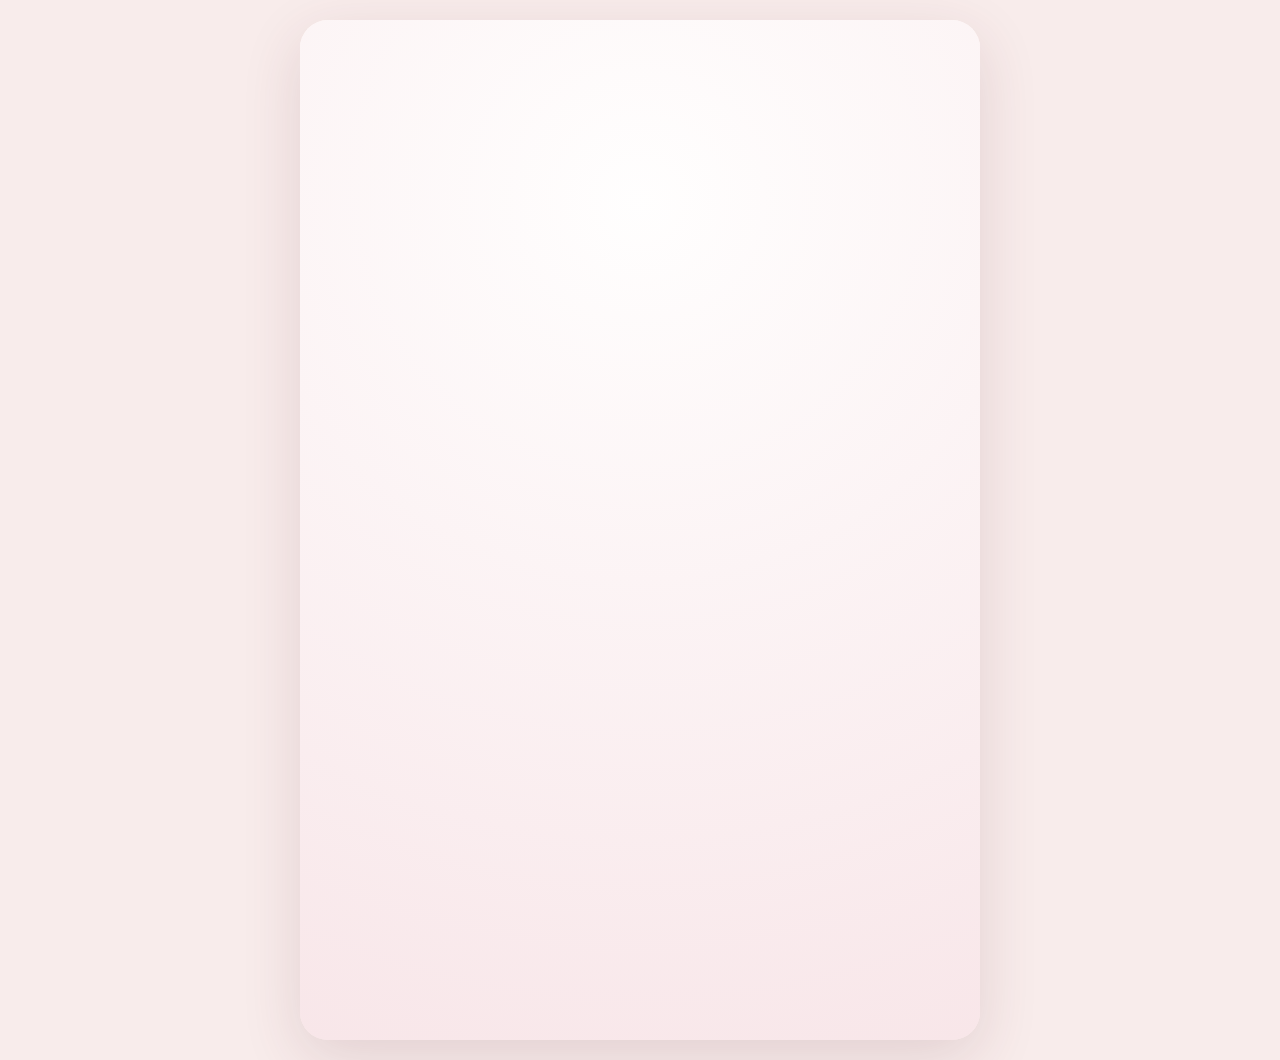
==== commit 45375bb1: "Forzar carga del home íntegro v3" ====
--- a/index.html
+++ b/index.html
@@ -10,7 +10,7 @@
   <link rel="stylesheet" href="styles.css?v=20261029-art-v2" />
 </head>
 <body data-page="home" data-base=".">
-  <!-- build: home-artwork-v2-20261029 -->
+  <!-- build: home-artwork-v3-20261029 -->
   <main class="poster-shell" aria-label="Gisel Studio de Belleza">
     <img
       id="poster-art"
@@ -26,6 +26,6 @@
     </a>
   </main>
 
-  <script src="assets/site.js?v=20261029-art-v2"></script>
+  <script src="assets/site.js?v=20261029-art-v3"></script>
 </body>
 </html>
--- a/styles.css
+++ b/styles.css
@@ -12,19 +12,33 @@
 .poster-shell{
   position:relative;
   width:min(100%,680px);
+  aspect-ratio:2 / 3;
   margin:0 auto;
   line-height:0;
-  background:#f8eceb;
+  background:linear-gradient(180deg,#fff8f5,#f8e6e7);
   overflow:hidden;
 }
 .poster-art{
   display:block;
   width:100%;
-  height:auto;
+  height:100%;
+  object-fit:cover;
+  opacity:0;
+  transition:opacity .15s ease;
   user-select:none;
   -webkit-user-select:none;
   -webkit-user-drag:none;
 }
+.poster-art.is-loaded{opacity:1}
+.poster-shell::before{
+  content:"";
+  position:absolute;
+  inset:0;
+  z-index:0;
+  background:radial-gradient(circle at 50% 18%,rgba(255,255,255,.9),rgba(248,230,233,.9));
+}
+.poster-art{position:relative;z-index:1}
+
 .poster-socials,
 .poster-actions{
   position:absolute;
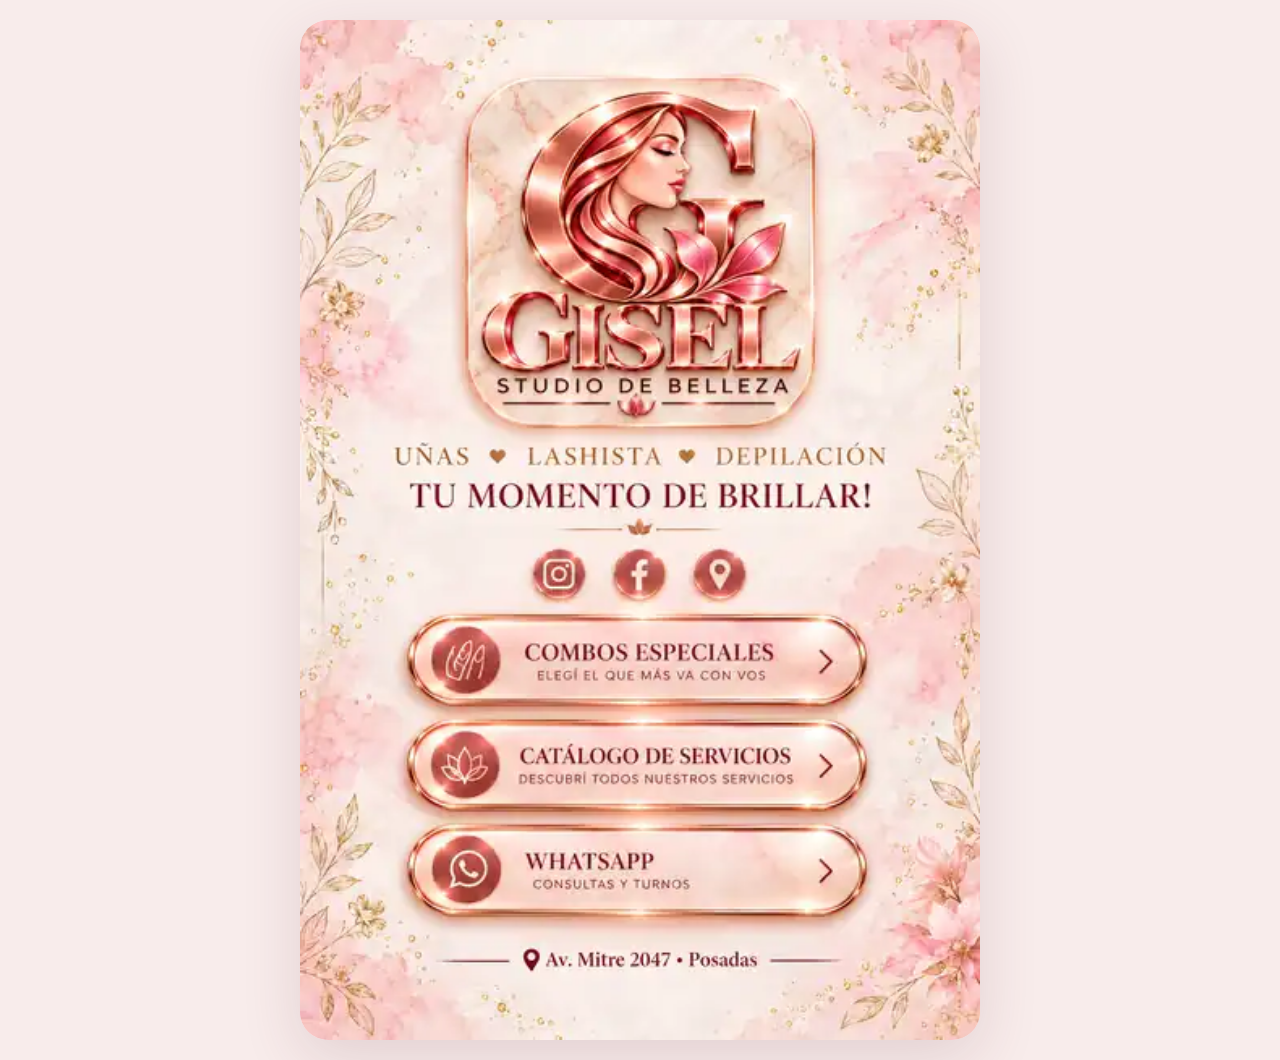
==== commit 3e05f5f4: "Activar home v5 sin caché" ====
--- a/index.html
+++ b/index.html
@@ -7,10 +7,10 @@
   <meta name="description" content="Gisel Studio de Belleza — uñas, lashista, depilación, catálogo y combos especiales." />
   <title>Gisel Studio de Belleza</title>
   <link id="site-favicon" rel="icon" href="assets/favicon-final.png" />
-  <link rel="stylesheet" href="styles.css?v=20261029-art-v2" />
+  <link rel="stylesheet" href="styles.css?v=20261029-art-v5" />
 </head>
 <body data-page="home" data-base=".">
-  <!-- build: home-artwork-v3-20261029 -->
+  <!-- build: home-artwork-v5-20261029 -->
   <main class="poster-shell" aria-label="Gisel Studio de Belleza">
     <img
       id="poster-art"
@@ -26,6 +26,6 @@
     </a>
   </main>
 
-  <script src="assets/site.js?v=20261029-art-v3"></script>
+  <script src="assets/site.js?v=20261029-art-v5"></script>
 </body>
 </html>
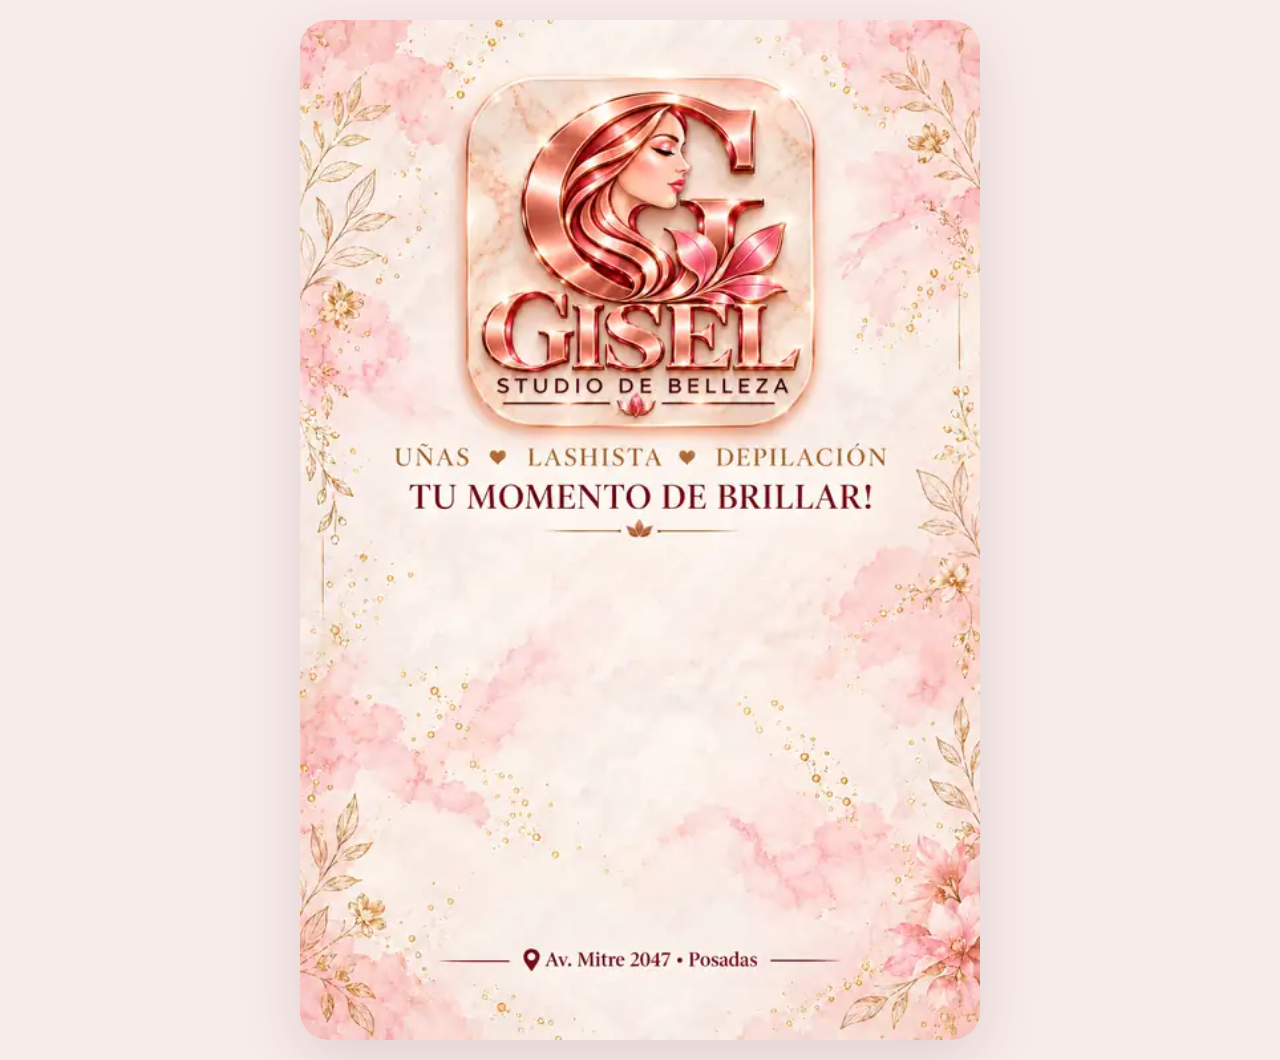
==== commit 36aa9db8: "Activar home v6 con elementos separados" ====
--- a/index.html
+++ b/index.html
@@ -7,10 +7,10 @@
   <meta name="description" content="Gisel Studio de Belleza — uñas, lashista, depilación, catálogo y combos especiales." />
   <title>Gisel Studio de Belleza</title>
   <link id="site-favicon" rel="icon" href="assets/favicon-final.png" />
-  <link rel="stylesheet" href="styles.css?v=20261029-art-v5" />
+  <link rel="stylesheet" href="styles.css?v=20261030-home-v6" />
 </head>
 <body data-page="home" data-base=".">
-  <!-- build: home-artwork-v5-20261029 -->
+  <!-- build: home-layers-v6-20261030 -->
   <main class="poster-shell" aria-label="Gisel Studio de Belleza">
     <img
       id="poster-art"
@@ -26,6 +26,6 @@
     </a>
   </main>
 
-  <script src="assets/site.js?v=20261029-art-v5"></script>
+  <script src="assets/site.js?v=20261030-home-v6"></script>
 </body>
 </html>
--- a/styles.css
+++ b/styles.css
@@ -14,130 +14,254 @@
   width:min(100%,680px);
   aspect-ratio:2 / 3;
   margin:0 auto;
-  line-height:0;
-  background:linear-gradient(180deg,#fff8f5,#f8e6e7);
+  line-height:normal;
+  background:linear-gradient(180deg,#fff9f6,#f8e9e8);
   overflow:hidden;
+  isolation:isolate;
 }
 .poster-art{
+  position:absolute;
+  inset:0;
+  z-index:1;
   display:block;
   width:100%;
   height:100%;
   object-fit:cover;
   opacity:0;
-  transition:opacity .15s ease;
+  transition:opacity .18s ease;
   user-select:none;
   -webkit-user-select:none;
   -webkit-user-drag:none;
 }
 .poster-art.is-loaded{opacity:1}
-.poster-shell::before{
-  content:"";
-  position:absolute;
-  inset:0;
-  z-index:0;
-  background:radial-gradient(circle at 50% 18%,rgba(255,255,255,.9),rgba(248,230,233,.9));
-}
-.poster-art{position:relative;z-index:1}
 
 .poster-socials,
 .poster-actions{
   position:absolute;
   inset:0;
+  z-index:4;
   pointer-events:none;
 }
-.poster-socials .social,
-.poster-actions .action-card,
+
+/* REDES */
+.poster-socials{
+  display:flex;
+  align-items:center;
+  justify-content:center;
+  gap:3.3%;
+  padding:0 24%;
+  top:49.8%;
+  bottom:auto;
+  height:7.2%;
+}
+.poster-socials .social{
+  pointer-events:auto;
+  position:relative;
+  flex:0 0 20.5%;
+  aspect-ratio:1;
+  display:grid;
+  place-items:center;
+  border-radius:50%;
+  text-decoration:none;
+  color:#fff8f3;
+  background:
+    radial-gradient(circle at 34% 28%,rgba(255,239,226,.9) 0 5%,transparent 14%),
+    linear-gradient(145deg,#f3b39f 0%,#cf765f 38%,#b54f4c 72%,#8b2636 100%);
+  border:1.5px solid rgba(244,176,143,.96);
+  box-shadow:
+    inset 0 0 0 2px rgba(255,225,208,.38),
+    inset 0 -7px 12px rgba(104,25,43,.18),
+    0 7px 14px rgba(94,32,43,.20);
+  overflow:hidden;
+  transition:transform .24s ease,box-shadow .24s ease,filter .24s ease;
+}
+.poster-socials .social::after{
+  content:"";
+  position:absolute;
+  inset:-35% auto -35% -65%;
+  width:48%;
+  transform:rotate(18deg);
+  background:linear-gradient(90deg,transparent,rgba(255,255,255,.72),transparent);
+  opacity:.34;
+  transition:left .48s ease;
+}
+.poster-socials .social svg{
+  width:48%;
+  height:48%;
+  display:block;
+  fill:none;
+  stroke:currentColor;
+  stroke-width:1.9;
+  stroke-linecap:round;
+  stroke-linejoin:round;
+  filter:drop-shadow(0 1px 1px rgba(93,25,39,.18));
+}
+.poster-socials .social--facebook svg,
+.poster-socials .social--tiktok svg{fill:currentColor;stroke:none}
+.poster-socials .social.is-disabled{
+  opacity:.58;
+}
+.poster-socials .social.is-disabled::before{
+  content:"";
+  position:absolute;
+  inset:0;
+}
+@media(hover:hover){
+  .poster-socials .social:not(.is-disabled):hover{
+    transform:translateY(-7%) scale(1.09);
+    filter:saturate(1.08) brightness(1.06);
+    box-shadow:
+      inset 0 0 0 2px rgba(255,234,221,.55),
+      inset 0 -7px 12px rgba(104,25,43,.16),
+      0 11px 20px rgba(107,36,46,.28),
+      0 0 18px rgba(229,164,118,.25);
+  }
+  .poster-socials .social:not(.is-disabled):hover::after{left:125%}
+}
+
+/* BOTONES */
+.poster-actions .action-card{
+  pointer-events:auto;
+  position:absolute;
+  left:14.8%;
+  width:70.4%;
+  height:9.15%;
+  display:grid;
+  grid-template-columns:18% 1fr 10%;
+  align-items:center;
+  gap:2%;
+  padding:1.15% 3.1% 1.15% 1.35%;
+  text-decoration:none;
+  color:#7f1729;
+  border-radius:999px;
+  background:
+    linear-gradient(90deg,rgba(255,248,244,.95) 0%,rgba(252,226,226,.91) 48%,rgba(255,249,246,.96) 100%);
+  border:2px solid #c66f50;
+  box-shadow:
+    inset 0 0 0 2px rgba(255,221,204,.8),
+    inset 0 1px 0 rgba(255,255,255,.95),
+    0 8px 18px rgba(93,27,43,.18);
+  overflow:hidden;
+  transition:transform .24s ease,box-shadow .24s ease,filter .24s ease;
+}
+.poster-actions .action-card::after{
+  content:"";
+  position:absolute;
+  top:-70%;
+  bottom:-70%;
+  left:-36%;
+  width:22%;
+  transform:rotate(14deg);
+  background:linear-gradient(90deg,transparent,rgba(255,255,255,.75),transparent);
+  opacity:.42;
+  transition:left .55s ease;
+}
+.poster-actions .action-card--combos{top:58.2%}
+.poster-actions .action-card--catalogo{top:68.5%}
+.poster-actions .action-card--whatsapp{top:78.8%}
+
+.action-icon{
+  position:relative;
+  width:100%;
+  aspect-ratio:1;
+  display:grid;
+  place-items:center;
+  border-radius:50%;
+  color:#fff8f3;
+  background:
+    radial-gradient(circle at 36% 27%,rgba(255,241,230,.92) 0 4%,transparent 14%),
+    linear-gradient(145deg,#efa78f,#c96456 55%,#9b3040);
+  border:1.5px solid rgba(232,143,109,.95);
+  box-shadow:
+    inset 0 0 0 2px rgba(255,225,207,.35),
+    0 5px 12px rgba(104,31,44,.24);
+  transition:transform .24s ease,box-shadow .24s ease;
+}
+.action-icon svg{
+  width:52%;
+  height:52%;
+  fill:none;
+  stroke:currentColor;
+  stroke-width:1.7;
+  stroke-linecap:round;
+  stroke-linejoin:round;
+}
+.action-copy{min-width:0;line-height:1.06}
+.action-title{
+  display:block;
+  font-family:Georgia,"Times New Roman",serif;
+  font-size:clamp(14px,3.35vw,25px);
+  font-weight:700;
+  letter-spacing:-.02em;
+  white-space:nowrap;
+}
+.action-eyebrow{
+  display:block;
+  margin-top:.34em;
+  font-family:Arial,sans-serif;
+  font-size:clamp(7.5px,1.55vw,12px);
+  font-weight:500;
+  letter-spacing:.13em;
+  text-transform:uppercase;
+  color:#8f2733;
+  white-space:nowrap;
+}
+.action-arrow{
+  justify-self:end;
+  width:54%;
+  aspect-ratio:1;
+  border-right:3px solid #8a1425;
+  border-top:3px solid #8a1425;
+  transform:rotate(45deg);
+  transition:transform .24s ease;
+}
+@media(hover:hover){
+  .poster-actions .action-card:hover{
+    transform:translateY(-3.5%) scale(1.015);
+    filter:saturate(1.04) brightness(1.025);
+    box-shadow:
+      inset 0 0 0 2px rgba(255,224,210,.9),
+      inset 0 1px 0 rgba(255,255,255,.98),
+      0 13px 25px rgba(93,27,43,.24),
+      0 0 18px rgba(229,164,118,.17);
+  }
+  .poster-actions .action-card:hover::after{left:118%}
+  .poster-actions .action-card:hover .action-icon{
+    transform:scale(1.07) rotate(-2deg);
+    box-shadow:inset 0 0 0 2px rgba(255,235,221,.45),0 8px 15px rgba(104,31,44,.28);
+  }
+  .poster-actions .action-card:hover .action-arrow{transform:translateX(10%) rotate(45deg)}
+}
+
 .poster-hotspot{
   position:absolute;
-  display:block;
-  margin:0;
-  padding:0;
-  border:0;
-  background:transparent;
-  opacity:0;
-  pointer-events:auto;
-  cursor:pointer;
+  z-index:5;
+  display:block;
+  left:27%;
+  top:89.8%;
+  width:46%;
+  height:5.5%;
+  border-radius:999px;
   text-decoration:none;
-  color:transparent;
-  font-size:0;
-  line-height:0;
-  z-index:5;
-}
-.poster-socials .social{
-  border-radius:50%;
-}
-.poster-actions .action-card,
-.poster-map-bottom{
-  border-radius:999px;
-}
-.poster-socials .social--instagram{
-  left:33.6%;
-  top:50.5%;
-  width:10.0%;
-  height:6.7%;
-}
-.poster-socials .social--facebook{
-  left:45.0%;
-  top:50.5%;
-  width:10.0%;
-  height:6.7%;
-}
-.poster-socials .social--maps{
-  left:56.3%;
-  top:50.5%;
-  width:10.0%;
-  height:6.7%;
-}
-.poster-actions .action-card--combos{
-  left:15.3%;
-  top:57.4%;
-  width:69.4%;
-  height:9.0%;
-}
-.poster-actions .action-card--catalogo{
-  left:15.3%;
-  top:67.2%;
-  width:69.4%;
-  height:9.0%;
-}
-.poster-actions .action-card--whatsapp{
-  left:15.3%;
-  top:77.1%;
-  width:69.4%;
-  height:9.0%;
-}
-.poster-map-bottom{
-  left:28%;
-  top:89.0%;
-  width:44%;
-  height:4.8%;
-}
+}
+.poster-hotspot:focus-visible,
 .poster-socials .social:focus-visible,
-.poster-actions .action-card:focus-visible,
-.poster-hotspot:focus-visible{
-  opacity:.16;
+.poster-actions .action-card:focus-visible{
   outline:3px solid #850d32;
-  outline-offset:-3px;
-  background:#fff;
+  outline-offset:3px;
 }
 .sr-only{
   position:absolute!important;
-  width:1px!important;
-  height:1px!important;
-  padding:0!important;
-  margin:-1px!important;
-  overflow:hidden!important;
-  clip:rect(0,0,0,0)!important;
-  white-space:nowrap!important;
-  border:0!important;
+  width:1px!important;height:1px!important;padding:0!important;margin:-1px!important;
+  overflow:hidden!important;clip:rect(0,0,0,0)!important;white-space:nowrap!important;border:0!important;
 }
 @media(min-width:681px){
   body{padding:20px 0}
-  .poster-shell{
-    border-radius:28px;
-    box-shadow:0 18px 60px rgba(96,45,56,.14);
-  }
-}
-@media(max-width:680px){
-  .poster-shell{width:100%}
-}
+  .poster-shell{border-radius:28px;box-shadow:0 18px 60px rgba(96,45,56,.14)}
+}
+@media(max-width:460px){
+  .poster-socials{gap:3%;padding:0 23.5%}
+  .poster-actions .action-card{left:12.5%;width:75%}
+  .action-title{font-size:clamp(13px,4.35vw,20px)}
+  .action-eyebrow{font-size:clamp(7px,2.1vw,10px);letter-spacing:.09em}
+}
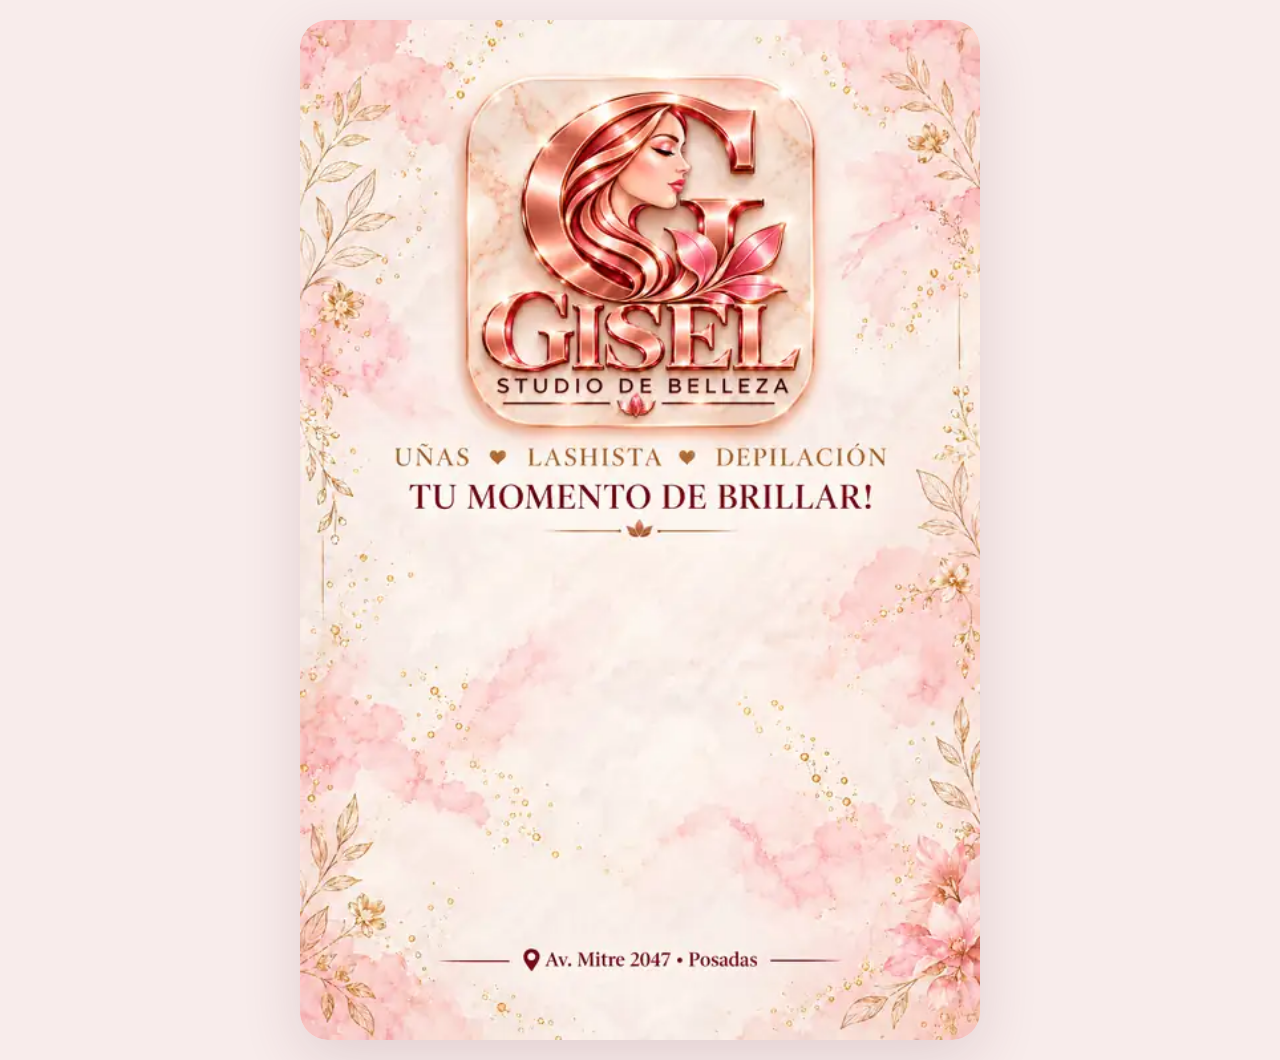
==== commit 4fbfce0a: "Activar home con elementos originales separados" ====
--- a/index.html
+++ b/index.html
@@ -7,10 +7,10 @@
   <meta name="description" content="Gisel Studio de Belleza — uñas, lashista, depilación, catálogo y combos especiales." />
   <title>Gisel Studio de Belleza</title>
   <link id="site-favicon" rel="icon" href="assets/favicon-final.png" />
-  <link rel="stylesheet" href="styles.css?v=20261030-home-v6" />
+  <link rel="stylesheet" href="styles.css?v=20261030-exact-layers-v7" />
 </head>
 <body data-page="home" data-base=".">
-  <!-- build: home-layers-v6-20261030 -->
+  <!-- build: home-exact-layers-v7-20261030 -->
   <main class="poster-shell" aria-label="Gisel Studio de Belleza">
     <img
       id="poster-art"
@@ -26,6 +26,6 @@
     </a>
   </main>
 
-  <script src="assets/site.js?v=20261030-home-v6"></script>
+  <script src="assets/site.js?v=20261030-exact-layers-v7"></script>
 </body>
 </html>
--- a/styles.css
+++ b/styles.css
@@ -12,10 +12,9 @@
 .poster-shell{
   position:relative;
   width:min(100%,680px);
-  aspect-ratio:2 / 3;
+  aspect-ratio:2/3;
   margin:0 auto;
-  line-height:normal;
-  background:linear-gradient(180deg,#fff9f6,#f8e9e8);
+  background:#fff7f3;
   overflow:hidden;
   isolation:isolate;
 }
@@ -43,194 +42,61 @@
   pointer-events:none;
 }
 
-/* REDES */
-.poster-socials{
-  display:flex;
-  align-items:center;
-  justify-content:center;
-  gap:3.3%;
-  padding:0 24%;
-  top:49.8%;
-  bottom:auto;
-  height:7.2%;
+.poster-socials .social,
+.poster-actions .action-card{
+  position:absolute;
+  pointer-events:auto;
+  display:block;
+  margin:0;
+  padding:0;
+  border:0;
+  background:transparent;
+  text-decoration:none;
+  line-height:0;
+  transition:transform .22s ease,filter .22s ease;
+  transform-origin:center;
 }
 .poster-socials .social{
-  pointer-events:auto;
-  position:relative;
-  flex:0 0 20.5%;
+  top:51.55%;
+  width:7.8%;
   aspect-ratio:1;
-  display:grid;
-  place-items:center;
   border-radius:50%;
-  text-decoration:none;
-  color:#fff8f3;
-  background:
-    radial-gradient(circle at 34% 28%,rgba(255,239,226,.9) 0 5%,transparent 14%),
-    linear-gradient(145deg,#f3b39f 0%,#cf765f 38%,#b54f4c 72%,#8b2636 100%);
-  border:1.5px solid rgba(244,176,143,.96);
-  box-shadow:
-    inset 0 0 0 2px rgba(255,225,208,.38),
-    inset 0 -7px 12px rgba(104,25,43,.18),
-    0 7px 14px rgba(94,32,43,.20);
-  overflow:hidden;
-  transition:transform .24s ease,box-shadow .24s ease,filter .24s ease;
 }
-.poster-socials .social::after{
-  content:"";
-  position:absolute;
-  inset:-35% auto -35% -65%;
-  width:48%;
-  transform:rotate(18deg);
-  background:linear-gradient(90deg,transparent,rgba(255,255,255,.72),transparent);
-  opacity:.34;
-  transition:left .48s ease;
+.poster-socials .social--instagram{left:29.15%}
+.poster-socials .social--facebook{left:40.45%}
+.poster-socials .social--tiktok{left:51.75%}
+.poster-socials .social--maps{left:63.05%}
+
+.poster-socials .social img,
+.poster-actions .action-card img{
+  display:block;
+  width:100%;
+  height:100%;
+  object-fit:contain;
+  pointer-events:none;
+  user-select:none;
+  -webkit-user-drag:none;
 }
-.poster-socials .social svg{
-  width:48%;
-  height:48%;
-  display:block;
-  fill:none;
-  stroke:currentColor;
-  stroke-width:1.9;
-  stroke-linecap:round;
-  stroke-linejoin:round;
-  filter:drop-shadow(0 1px 1px rgba(93,25,39,.18));
+.poster-socials .social.is-disabled{cursor:default}
+
+.poster-actions .action-card{
+  left:15.35%;
+  width:69.35%;
+  border-radius:999px;
 }
-.poster-socials .social--facebook svg,
-.poster-socials .social--tiktok svg{fill:currentColor;stroke:none}
-.poster-socials .social.is-disabled{
-  opacity:.58;
-}
-.poster-socials .social.is-disabled::before{
-  content:"";
-  position:absolute;
-  inset:0;
-}
+.poster-actions .action-card--combos{top:58.05%}
+.poster-actions .action-card--catalogo{top:68.35%}
+.poster-actions .action-card--whatsapp{top:78.60%}
+
 @media(hover:hover){
-  .poster-socials .social:not(.is-disabled):hover{
-    transform:translateY(-7%) scale(1.09);
-    filter:saturate(1.08) brightness(1.06);
-    box-shadow:
-      inset 0 0 0 2px rgba(255,234,221,.55),
-      inset 0 -7px 12px rgba(104,25,43,.16),
-      0 11px 20px rgba(107,36,46,.28),
-      0 0 18px rgba(229,164,118,.25);
+  .poster-socials .social:hover{
+    transform:translateY(-5%) scale(1.08);
+    filter:brightness(1.07) saturate(1.05) drop-shadow(0 7px 9px rgba(102,32,45,.22));
   }
-  .poster-socials .social:not(.is-disabled):hover::after{left:125%}
-}
-
-/* BOTONES */
-.poster-actions .action-card{
-  pointer-events:auto;
-  position:absolute;
-  left:14.8%;
-  width:70.4%;
-  height:9.15%;
-  display:grid;
-  grid-template-columns:18% 1fr 10%;
-  align-items:center;
-  gap:2%;
-  padding:1.15% 3.1% 1.15% 1.35%;
-  text-decoration:none;
-  color:#7f1729;
-  border-radius:999px;
-  background:
-    linear-gradient(90deg,rgba(255,248,244,.95) 0%,rgba(252,226,226,.91) 48%,rgba(255,249,246,.96) 100%);
-  border:2px solid #c66f50;
-  box-shadow:
-    inset 0 0 0 2px rgba(255,221,204,.8),
-    inset 0 1px 0 rgba(255,255,255,.95),
-    0 8px 18px rgba(93,27,43,.18);
-  overflow:hidden;
-  transition:transform .24s ease,box-shadow .24s ease,filter .24s ease;
-}
-.poster-actions .action-card::after{
-  content:"";
-  position:absolute;
-  top:-70%;
-  bottom:-70%;
-  left:-36%;
-  width:22%;
-  transform:rotate(14deg);
-  background:linear-gradient(90deg,transparent,rgba(255,255,255,.75),transparent);
-  opacity:.42;
-  transition:left .55s ease;
-}
-.poster-actions .action-card--combos{top:58.2%}
-.poster-actions .action-card--catalogo{top:68.5%}
-.poster-actions .action-card--whatsapp{top:78.8%}
-
-.action-icon{
-  position:relative;
-  width:100%;
-  aspect-ratio:1;
-  display:grid;
-  place-items:center;
-  border-radius:50%;
-  color:#fff8f3;
-  background:
-    radial-gradient(circle at 36% 27%,rgba(255,241,230,.92) 0 4%,transparent 14%),
-    linear-gradient(145deg,#efa78f,#c96456 55%,#9b3040);
-  border:1.5px solid rgba(232,143,109,.95);
-  box-shadow:
-    inset 0 0 0 2px rgba(255,225,207,.35),
-    0 5px 12px rgba(104,31,44,.24);
-  transition:transform .24s ease,box-shadow .24s ease;
-}
-.action-icon svg{
-  width:52%;
-  height:52%;
-  fill:none;
-  stroke:currentColor;
-  stroke-width:1.7;
-  stroke-linecap:round;
-  stroke-linejoin:round;
-}
-.action-copy{min-width:0;line-height:1.06}
-.action-title{
-  display:block;
-  font-family:Georgia,"Times New Roman",serif;
-  font-size:clamp(14px,3.35vw,25px);
-  font-weight:700;
-  letter-spacing:-.02em;
-  white-space:nowrap;
-}
-.action-eyebrow{
-  display:block;
-  margin-top:.34em;
-  font-family:Arial,sans-serif;
-  font-size:clamp(7.5px,1.55vw,12px);
-  font-weight:500;
-  letter-spacing:.13em;
-  text-transform:uppercase;
-  color:#8f2733;
-  white-space:nowrap;
-}
-.action-arrow{
-  justify-self:end;
-  width:54%;
-  aspect-ratio:1;
-  border-right:3px solid #8a1425;
-  border-top:3px solid #8a1425;
-  transform:rotate(45deg);
-  transition:transform .24s ease;
-}
-@media(hover:hover){
   .poster-actions .action-card:hover{
-    transform:translateY(-3.5%) scale(1.015);
-    filter:saturate(1.04) brightness(1.025);
-    box-shadow:
-      inset 0 0 0 2px rgba(255,224,210,.9),
-      inset 0 1px 0 rgba(255,255,255,.98),
-      0 13px 25px rgba(93,27,43,.24),
-      0 0 18px rgba(229,164,118,.17);
+    transform:translateY(-2.5%) scale(1.016);
+    filter:brightness(1.035) saturate(1.025) drop-shadow(0 9px 12px rgba(101,34,46,.18));
   }
-  .poster-actions .action-card:hover::after{left:118%}
-  .poster-actions .action-card:hover .action-icon{
-    transform:scale(1.07) rotate(-2deg);
-    box-shadow:inset 0 0 0 2px rgba(255,235,221,.45),0 8px 15px rgba(104,31,44,.28);
-  }
-  .poster-actions .action-card:hover .action-arrow{transform:translateX(10%) rotate(45deg)}
 }
 
 .poster-hotspot{
@@ -238,9 +104,9 @@
   z-index:5;
   display:block;
   left:27%;
-  top:89.8%;
+  top:89.3%;
   width:46%;
-  height:5.5%;
+  height:5.2%;
   border-radius:999px;
   text-decoration:none;
 }
@@ -257,11 +123,15 @@
 }
 @media(min-width:681px){
   body{padding:20px 0}
-  .poster-shell{border-radius:28px;box-shadow:0 18px 60px rgba(96,45,56,.14)}
+  .poster-shell{
+    border-radius:28px;
+    box-shadow:0 18px 60px rgba(96,45,56,.14);
+  }
 }
 @media(max-width:460px){
-  .poster-socials{gap:3%;padding:0 23.5%}
-  .poster-actions .action-card{left:12.5%;width:75%}
-  .action-title{font-size:clamp(13px,4.35vw,20px)}
-  .action-eyebrow{font-size:clamp(7px,2.1vw,10px);letter-spacing:.09em}
+  .poster-socials .social{width:7.5%}
+  .poster-socials .social--instagram{left:29.65%}
+  .poster-socials .social--facebook{left:40.65%}
+  .poster-socials .social--tiktok{left:51.65%}
+  .poster-socials .social--maps{left:62.65%}
 }
